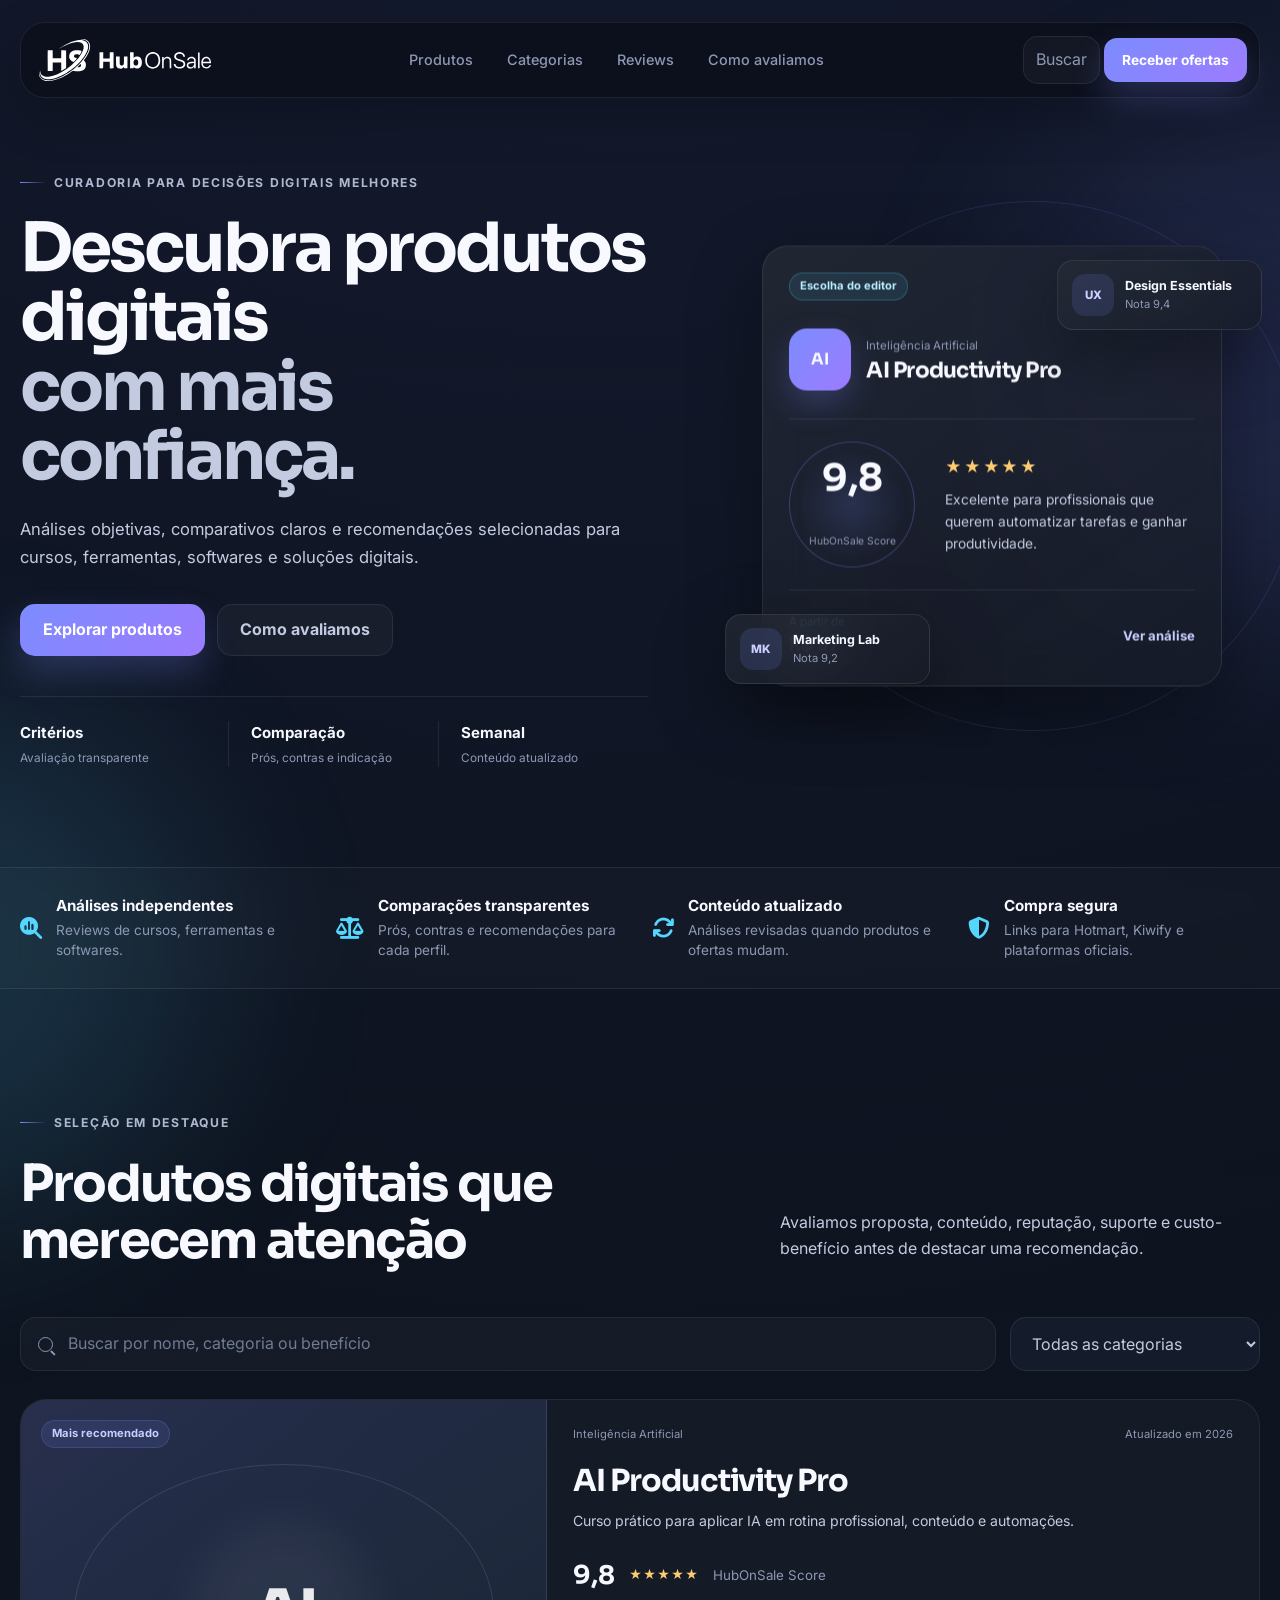
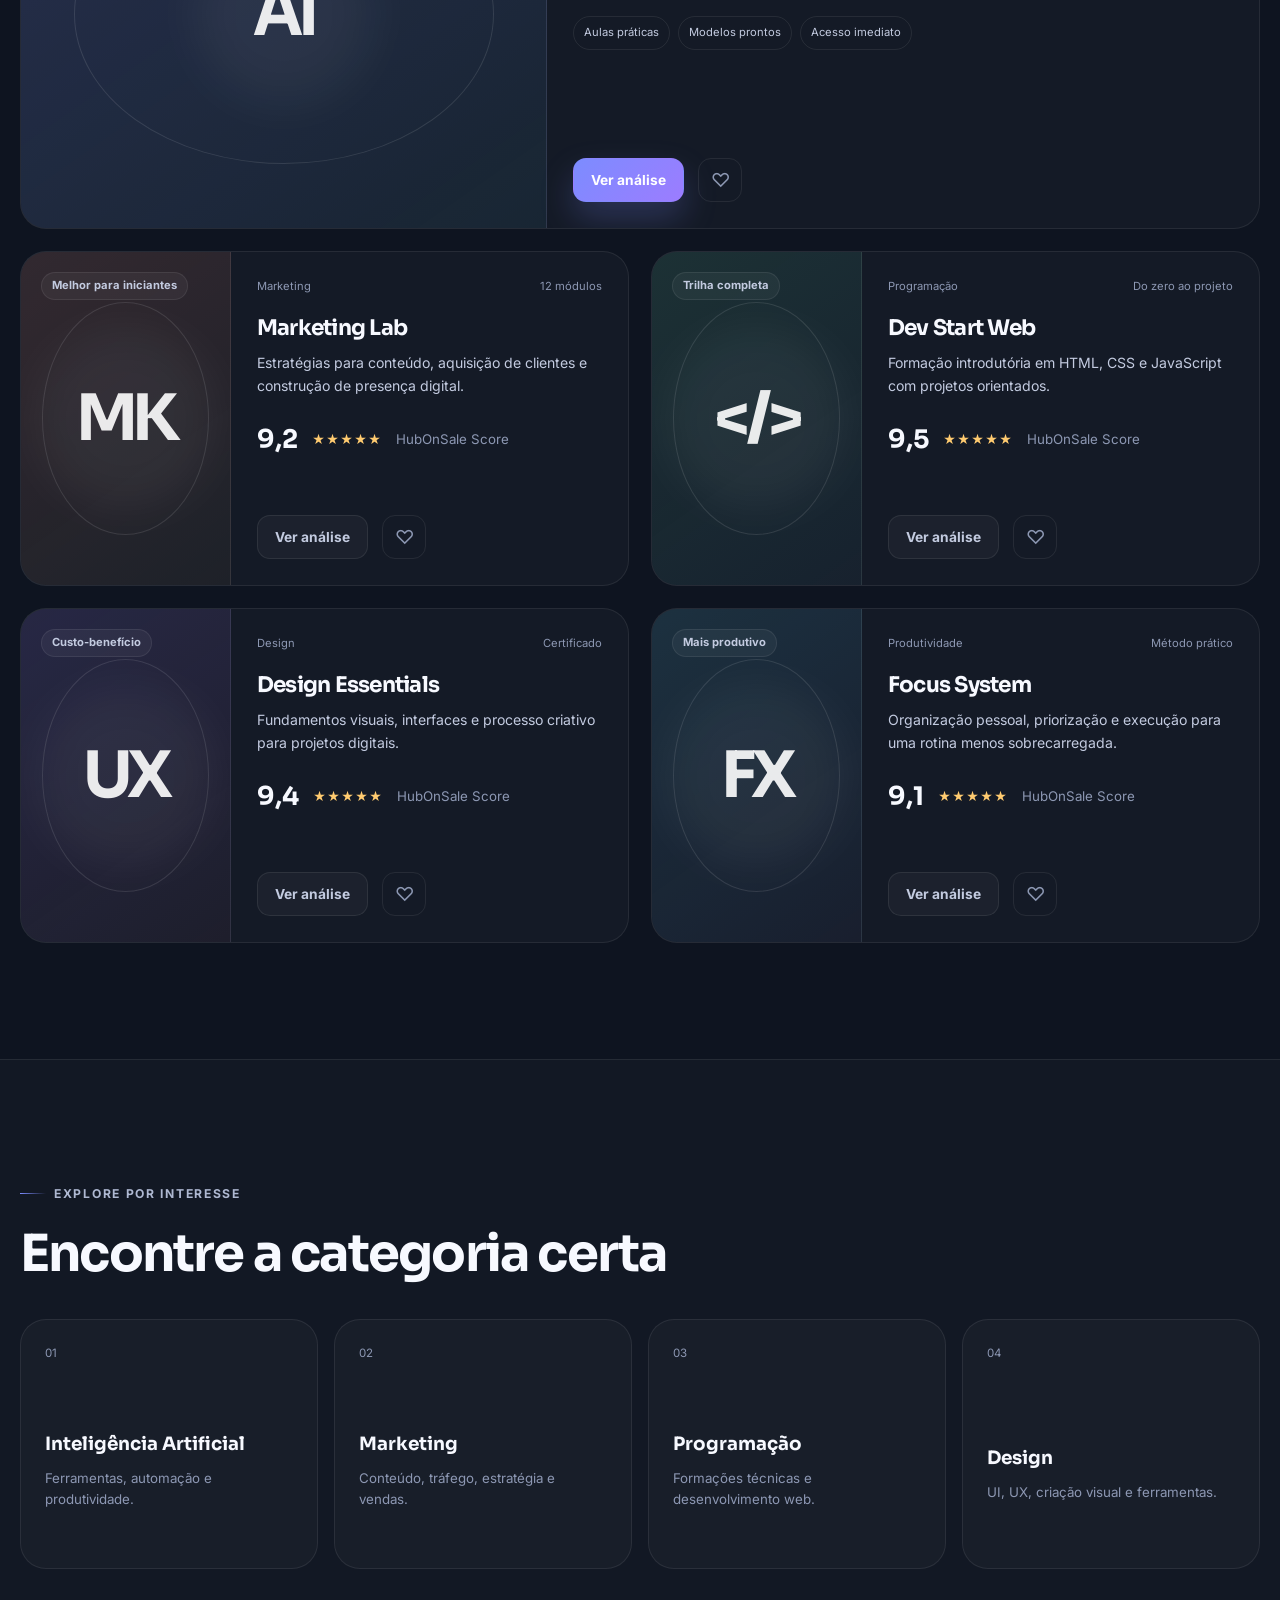
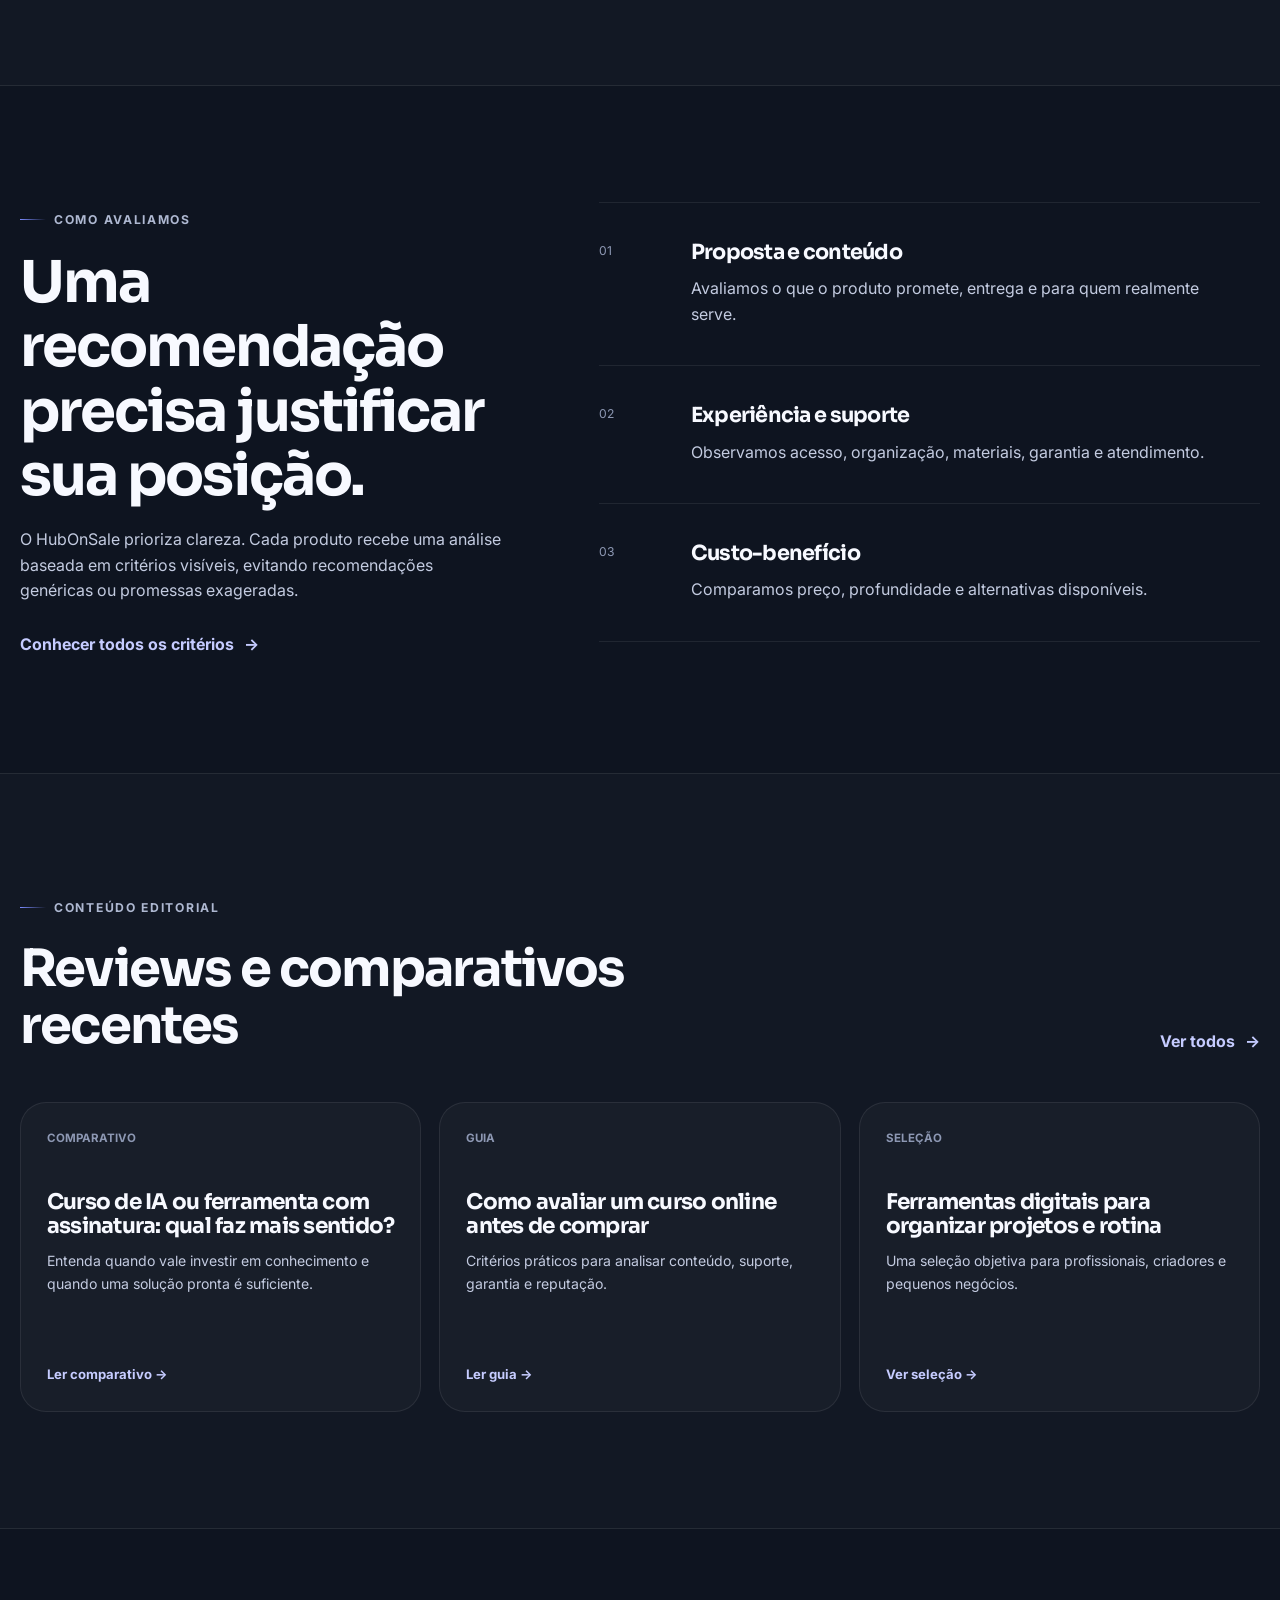
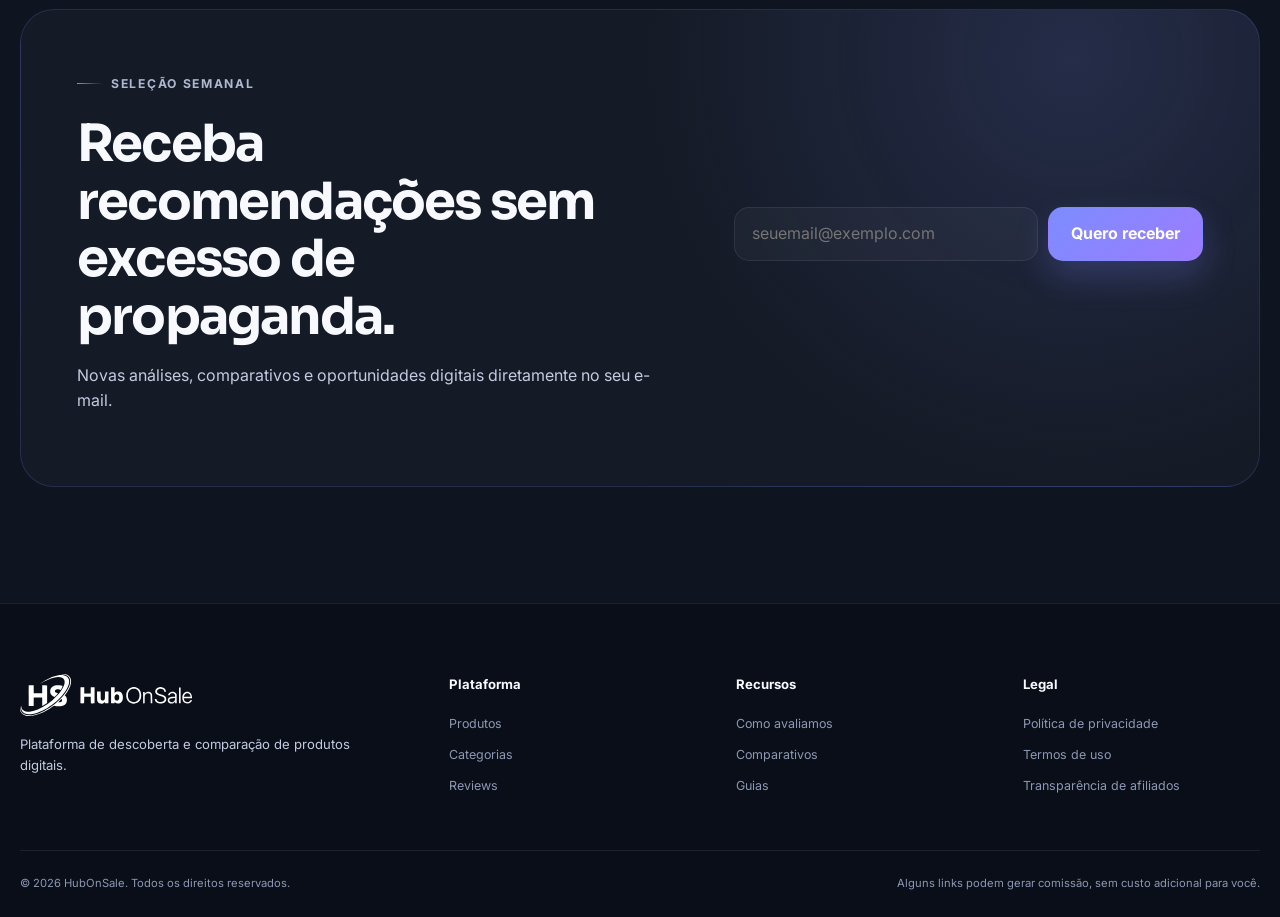
==== index_old.html @ b43fb142 "Add new review template for NorthVision Arc 4K camera and archive old version" ====
<!DOCTYPE html>
<html lang="pt-BR">
<head>
  <meta charset="UTF-8">
  <meta name="viewport" content="width=device-width, initial-scale=1.0">
  <meta name="description" content="Descubra, compare e escolha produtos digitais com análises objetivas e recomendações selecionadas pela HubOnSale.">
  <meta name="theme-color" content="#090e18">

  <title>HubOnSale | Descubra melhores produtos digitais</title>

  <link rel="preconnect" href="https://fonts.googleapis.com">
  <link rel="preconnect" href="https://fonts.gstatic.com" crossorigin>
  <link rel="stylesheet" href="https://cdnjs.cloudflare.com/ajax/libs/font-awesome/6.5.2/css/all.min.css" />
  <link href="https://fonts.googleapis.com/css2?family=Inter:wght@400;500;600;700;800&family=Sora:wght@600;700&display=swap" rel="stylesheet">
  <link rel="icon" href="/favicon.svg" type="image/svg+xml">
  <link rel="icon" href="/favicon.ico" sizes="any">
  <link rel="apple-touch-icon" href="/apple-touch-icon.png">
  <link rel="manifest" href="/site.webmanifest">

  <link rel="stylesheet" href="css/style.css">
</head>

<body>
  <a class="skip-link" href="#conteudo">Ir para o conteúdo</a>

  <div class="site-glow site-glow--one" aria-hidden="true"></div>
  <div class="site-glow site-glow--two" aria-hidden="true"></div>

  <header class="site-header">
    <div class="nav-shell">
      <a class="brand" href="index.html" aria-label="HubOnSale">
        <img
          src="img/brand/hubonsale-logo-white.svg"
          alt="HubOnSale">
      </a>

      <nav class="main-nav">
        <a href="#produtos">Produtos</a>
        <a href="#categorias">Categorias</a>
        <a href="#reviews">Reviews</a>
        <a href="#metodo">Como avaliamos</a>
      </nav>

      <div class="nav-actions">
        <button class="search-trigger">Buscar</button>
        <a class="btn btn-primary btn-small" href="#newsletter">
          Receber ofertas
        </a>
      </div>
    </div>
  </header>

  <main id="conteudo">
    <section class="hero section">
      <div class="container hero-grid">
        <div class="hero-copy">
          <span class="eyebrow">Curadoria para decisões digitais melhores</span>

          <h1>
            Descubra produtos digitais
            <span>com mais confiança.</span>
          </h1>

          <p class="hero-text">
            Análises objetivas, comparativos claros e recomendações selecionadas
            para cursos, ferramentas, softwares e soluções digitais.
          </p>

          <div class="hero-actions">
            <a class="btn btn-primary" href="#produtos">Explorar produtos</a>
            <a class="btn btn-secondary" href="#metodo">Como avaliamos</a>
          </div>

          <div class="hero-proof" aria-label="Diferenciais da plataforma">
            <div>
              <strong>Critérios</strong>
              <span>Avaliação transparente</span>
            </div>

            <div>
              <strong>Comparação</strong>
              <span>Prós, contras e indicação</span>
            </div>

            <div>
              <strong>Semanal</strong>
              <span>Conteúdo atualizado</span>
            </div>
          </div>
        </div>

        <div class="hero-visual" aria-label="Exemplo de avaliação HubOnSale">
          <div class="visual-orbit visual-orbit--large" aria-hidden="true"></div>
          <div class="visual-orbit visual-orbit--small" aria-hidden="true"></div>

          <article class="score-card glass-card">
            <div class="score-card__top">
              <span class="chip chip-accent">Escolha do editor</span>
              <span class="verified">Verificado</span>
            </div>

            <div class="score-card__product">
              <div class="product-avatar">AI</div>
              <div>
                <span class="card-kicker">Inteligência Artificial</span>
                <h2>AI Productivity Pro</h2>
              </div>
            </div>

            <div class="score-card__body">
              <div class="score-ring">
                <strong>9,8</strong>
                <span>HubOnSale Score</span>
              </div>

              <div class="score-details">
                <div class="stars" aria-label="5 de 5 estrelas">★★★★★</div>
                <p>Excelente para profissionais que querem automatizar tarefas e ganhar produtividade.</p>
              </div>
            </div>

            <div class="score-card__footer">
              <div>
                <span>A partir de</span>
                <strong>R$ 97</strong>
              </div>
              <a href="#produtos">Ver análise</a>
            </div>
          </article>

          <div class="mini-card mini-card--top glass-card">
            <span class="mini-card__icon">UX</span>
            <div>
              <strong>Design Essentials</strong>
              <span>Nota 9,4</span>
            </div>
          </div>

          <div class="mini-card mini-card--bottom glass-card">
            <span class="mini-card__icon">MK</span>
            <div>
              <strong>Marketing Lab</strong>
              <span>Nota 9,2</span>
            </div>
          </div>
        </div>
      </div>
    </section>

    <section class="trust-strip" aria-label="Por que confiar na HubOnSale">
      <div class="container trust-grid">

        <article class="trust-item">
          <i class="fa-solid fa-magnifying-glass-chart" aria-hidden="true"></i>
          <div>
            <strong>Análises independentes</strong>
            <span>Reviews de cursos, ferramentas e softwares.</span>
          </div>
        </article>

        <article class="trust-item">
          <i class="fa-solid fa-scale-balanced" aria-hidden="true"></i>
          <div>
            <strong>Comparações transparentes</strong>
            <span>Prós, contras e recomendações para cada perfil.</span>
          </div>
        </article>
       
        <article class="trust-item">
          <i class="fa-solid fa-arrows-rotate" aria-hidden="true"></i>
          <div>
            <strong>Conteúdo atualizado</strong>
            <span>Análises revisadas quando produtos e ofertas mudam.</span>
          </div>
        </article>

        <article class="trust-item">
          <i class="fa-solid fa-shield-halved" aria-hidden="true"></i>
          <div>
            <strong>Compra segura</strong>
            <span>Links para Hotmart, Kiwify e plataformas oficiais.</span>
          </div>
        </article>

      </div>
    </section>

    <section class="section" id="produtos">
      <div class="container">
        <div class="section-heading">
          <div>
            <span class="eyebrow">Seleção em destaque</span>
            <h2>Produtos digitais que merecem atenção</h2>
          </div>
          <p>
            Avaliamos proposta, conteúdo, reputação, suporte e custo-benefício
            antes de destacar uma recomendação.
          </p>
        </div>

        <div class="catalog-tools">
          <label class="search-field">
            <span class="sr-only">Buscar produto</span>
            <span class="search-icon" aria-hidden="true"></span>
            <input id="searchInput" type="search" placeholder="Buscar por nome, categoria ou benefício">
          </label>

          <select id="categoryFilter" aria-label="Filtrar por categoria">
            <option value="all">Todas as categorias</option>
            <option value="ia">Inteligência Artificial</option>
            <option value="marketing">Marketing</option>
            <option value="programacao">Programação</option>
            <option value="design">Design</option>
            <option value="produtividade">Produtividade</option>
          </select>
        </div>

        <div class="product-grid" id="productsGrid">
          <article class="product-card featured" data-category="ia" data-search="ai productivity pro inteligência artificial automação produtividade">
            <div class="product-card__visual visual-ai">
              <span class="chip">Mais recomendado</span>
              <span class="product-card__symbol">AI</span>
            </div>

            <div class="product-card__content">
              <div class="product-card__meta">
                <span>Inteligência Artificial</span>
                <span>Atualizado em 2026</span>
              </div>

              <h3>AI Productivity Pro</h3>
              <p>Curso prático para aplicar IA em rotina profissional, conteúdo e automações.</p>

              <div class="rating-row">
                <strong>9,8</strong>
                <span>★★★★★</span>
                <small>HubOnSale Score</small>
              </div>

              <ul class="feature-list">
                <li>Aulas práticas</li>
                <li>Modelos prontos</li>
                <li>Acesso imediato</li>
              </ul>

              <div class="product-card__actions">
                <a class="btn btn-primary btn-small" href="#">Ver análise</a>
                <button class="favorite-btn" type="button" aria-label="Adicionar aos favoritos">♡</button>
              </div>
            </div>
          </article>

          <article class="product-card" data-category="marketing" data-search="marketing lab tráfego conteúdo vendas estratégia">
            <div class="product-card__visual visual-marketing">
              <span class="chip chip-muted">Melhor para iniciantes</span>
              <span class="product-card__symbol">MK</span>
            </div>

            <div class="product-card__content">
              <div class="product-card__meta">
                <span>Marketing</span>
                <span>12 módulos</span>
              </div>

              <h3>Marketing Lab</h3>
              <p>Estratégias para conteúdo, aquisição de clientes e construção de presença digital.</p>

              <div class="rating-row">
                <strong>9,2</strong>
                <span>★★★★★</span>
                <small>HubOnSale Score</small>
              </div>

              <div class="product-card__actions">
                <a class="btn btn-secondary btn-small" href="#">Ver análise</a>
                <button class="favorite-btn" type="button" aria-label="Adicionar aos favoritos">♡</button>
              </div>
            </div>
          </article>

          <article class="product-card" data-category="programacao" data-search="dev start programação web html css javascript">
            <div class="product-card__visual visual-code">
              <span class="chip chip-muted">Trilha completa</span>
              <span class="product-card__symbol">&lt;/&gt;</span>
            </div>

            <div class="product-card__content">
              <div class="product-card__meta">
                <span>Programação</span>
                <span>Do zero ao projeto</span>
              </div>

              <h3>Dev Start Web</h3>
              <p>Formação introdutória em HTML, CSS e JavaScript com projetos orientados.</p>

              <div class="rating-row">
                <strong>9,5</strong>
                <span>★★★★★</span>
                <small>HubOnSale Score</small>
              </div>

              <div class="product-card__actions">
                <a class="btn btn-secondary btn-small" href="#">Ver análise</a>
                <button class="favorite-btn" type="button" aria-label="Adicionar aos favoritos">♡</button>
              </div>
            </div>
          </article>

          <article class="product-card" data-category="design" data-search="design essentials ui ux identidade visual criatividade">
            <div class="product-card__visual visual-design">
              <span class="chip chip-muted">Custo-benefício</span>
              <span class="product-card__symbol">UX</span>
            </div>

            <div class="product-card__content">
              <div class="product-card__meta">
                <span>Design</span>
                <span>Certificado</span>
              </div>

              <h3>Design Essentials</h3>
              <p>Fundamentos visuais, interfaces e processo criativo para projetos digitais.</p>

              <div class="rating-row">
                <strong>9,4</strong>
                <span>★★★★★</span>
                <small>HubOnSale Score</small>
              </div>

              <div class="product-card__actions">
                <a class="btn btn-secondary btn-small" href="#">Ver análise</a>
                <button class="favorite-btn" type="button" aria-label="Adicionar aos favoritos">♡</button>
              </div>
            </div>
          </article>

          <article class="product-card" data-category="produtividade" data-search="focus system produtividade organização rotina foco">
            <div class="product-card__visual visual-focus">
              <span class="chip chip-muted">Mais produtivo</span>
              <span class="product-card__symbol">FX</span>
            </div>

            <div class="product-card__content">
              <div class="product-card__meta">
                <span>Produtividade</span>
                <span>Método prático</span>
              </div>

              <h3>Focus System</h3>
              <p>Organização pessoal, priorização e execução para uma rotina menos sobrecarregada.</p>

              <div class="rating-row">
                <strong>9,1</strong>
                <span>★★★★★</span>
                <small>HubOnSale Score</small>
              </div>

              <div class="product-card__actions">
                <a class="btn btn-secondary btn-small" href="#">Ver análise</a>
                <button class="favorite-btn" type="button" aria-label="Adicionar aos favoritos">♡</button>
              </div>
            </div>
          </article>
        </div>

        <p class="no-results" id="noResults" hidden>
          Nenhum produto corresponde à busca ou categoria selecionada.
        </p>
      </div>
    </section>

    <section class="section section-soft" id="categorias">
      <div class="container">
        <div class="section-heading compact">
          <div>
            <span class="eyebrow">Explore por interesse</span>
            <h2>Encontre a categoria certa</h2>
          </div>
        </div>

        <div class="category-grid">
          <button class="category-card" type="button" data-filter="ia">
            <span>01</span>
            <strong>Inteligência Artificial</strong>
            <small>Ferramentas, automação e produtividade.</small>
          </button>

          <button class="category-card" type="button" data-filter="marketing">
            <span>02</span>
            <strong>Marketing</strong>
            <small>Conteúdo, tráfego, estratégia e vendas.</small>
          </button>

          <button class="category-card" type="button" data-filter="programacao">
            <span>03</span>
            <strong>Programação</strong>
            <small>Formações técnicas e desenvolvimento web.</small>
          </button>

          <button class="category-card" type="button" data-filter="design">
            <span>04</span>
            <strong>Design</strong>
            <small>UI, UX, criação visual e ferramentas.</small>
          </button>
        </div>
      </div>
    </section>

    <section class="section" id="metodo">
      <div class="container method-grid">
        <div class="method-copy">
          <span class="eyebrow">Como avaliamos</span>
          <h2>Uma recomendação precisa justificar sua posição.</h2>
          <p>
            O HubOnSale prioriza clareza. Cada produto recebe uma análise baseada
            em critérios visíveis, evitando recomendações genéricas ou promessas exageradas.
          </p>
          <a class="text-link" href="#">Conhecer todos os critérios <span>→</span></a>
        </div>

        <div class="method-list">
          <article>
            <span>01</span>
            <div>
              <h3>Proposta e conteúdo</h3>
              <p>Avaliamos o que o produto promete, entrega e para quem realmente serve.</p>
            </div>
          </article>

          <article>
            <span>02</span>
            <div>
              <h3>Experiência e suporte</h3>
              <p>Observamos acesso, organização, materiais, garantia e atendimento.</p>
            </div>
          </article>

          <article>
            <span>03</span>
            <div>
              <h3>Custo-benefício</h3>
              <p>Comparamos preço, profundidade e alternativas disponíveis.</p>
            </div>
          </article>
        </div>
      </div>
    </section>

    <section class="section section-soft" id="reviews">
      <div class="container">
        <div class="section-heading">
          <div>
            <span class="eyebrow">Conteúdo editorial</span>
            <h2>Reviews e comparativos recentes</h2>
          </div>
          <a class="text-link" href="#">Ver todos <span>→</span></a>
        </div>

        <div class="review-grid">
          <article class="review-card">
            <span class="review-card__tag">Comparativo</span>
            <h3>Curso de IA ou ferramenta com assinatura: qual faz mais sentido?</h3>
            <p>Entenda quando vale investir em conhecimento e quando uma solução pronta é suficiente.</p>
            <a href="#">Ler comparativo <span>→</span></a>
          </article>

          <article class="review-card">
            <span class="review-card__tag">Guia</span>
            <h3>Como avaliar um curso online antes de comprar</h3>
            <p>Critérios práticos para analisar conteúdo, suporte, garantia e reputação.</p>
            <a href="#">Ler guia <span>→</span></a>
          </article>

          <article class="review-card">
            <span class="review-card__tag">Seleção</span>
            <h3>Ferramentas digitais para organizar projetos e rotina</h3>
            <p>Uma seleção objetiva para profissionais, criadores e pequenos negócios.</p>
            <a href="#">Ver seleção <span>→</span></a>
          </article>
        </div>
      </div>
    </section>

    <section class="newsletter section" id="newsletter">
      <div class="container newsletter-card">
        <div>
          <span class="eyebrow">Seleção semanal</span>
          <h2>Receba recomendações sem excesso de propaganda.</h2>
          <p>Novas análises, comparativos e oportunidades digitais diretamente no seu e-mail.</p>
        </div>

        <form id="newsletterForm" class="newsletter-form">
          <label>
            <span class="sr-only">Seu melhor e-mail</span>
            <input type="email" placeholder="seuemail@exemplo.com" required>
          </label>
          <button class="btn btn-primary" type="submit">Quero receber</button>
          <small id="newsletterMessage" aria-live="polite"></small>
        </form>
      </div>
    </section>
  </main>

  <footer class="site-footer">
    <div class="container footer-grid">
      <div>
        <a class="brand footer-brand" href="index.html" aria-label="HubOnSale">
          <img
            src="img/brand/hubonsale-logo-white.svg"
            alt="HubOnSale">
        </a>
        <p>
          Plataforma de descoberta e comparação de produtos digitais.
        </p>
      </div>

      <div>
        <strong>Plataforma</strong>
        <a href="#produtos">Produtos</a>
        <a href="#categorias">Categorias</a>
        <a href="#reviews">Reviews</a>
      </div>

      <div>
        <strong>Recursos</strong>
        <a href="#metodo">Como avaliamos</a>
        <a href="#">Comparativos</a>
        <a href="#">Guias</a>
      </div>

      <div>
        <strong>Legal</strong>
        <a href="#">Política de privacidade</a>
        <a href="#">Termos de uso</a>
        <a href="#">Transparência de afiliados</a>
      </div>
    </div>

    <div class="container footer-bottom">
      <p>© 2026 HubOnSale. Todos os direitos reservados.</p>
      <p>
        Alguns links podem gerar comissão, sem custo adicional para você.
      </p>
    </div>
  </footer>

  <div class="search-modal" id="searchModal" hidden>
    <button class="search-modal__backdrop" type="button" aria-label="Fechar busca"></button>
    <div class="search-modal__panel" role="dialog" aria-modal="true" aria-labelledby="searchModalTitle">
      <div class="search-modal__header">
        <div>
          <span class="eyebrow">Busca rápida</span>
          <h2 id="searchModalTitle">Encontre produtos e categorias</h2>
        </div>
        <button class="modal-close" type="button" aria-label="Fechar">×</button>
      </div>

      <label class="search-field modal-search">
        <span class="search-icon" aria-hidden="true"></span>
        <input id="modalSearchInput" type="search" placeholder="Digite para buscar...">
      </label>

      <div class="search-suggestions">
        <span>Pesquisas sugeridas</span>
        <button type="button" data-query="Inteligência Artificial">Inteligência Artificial</button>
        <button type="button" data-query="Marketing">Marketing</button>
        <button type="button" data-query="Programação">Programação</button>
        <button type="button" data-query="Design">Design</button>
      </div>
    </div>
  </div>

  <script type="module" src="js/main.js"></script>
</body>
</html>
---- css/style.css ----
/* HubOnSale — ponto único de entrada dos estilos */

@import url("./base/variables.css");
@import url("./base/reset.css");

@import url("./components/navbar.css");
@import url("./components/buttons.css");
@import url("./components/search-modal.css");

@import url("./sections/hero.css");
@import url("./sections/products.css");
@import url("./sections/categories.css");
@import url("./sections/method.css");
@import url("./sections/reviews.css");
@import url("./sections/newsletter.css");
@import url("./sections/footer.css");

@import url("./base/responsive.css");
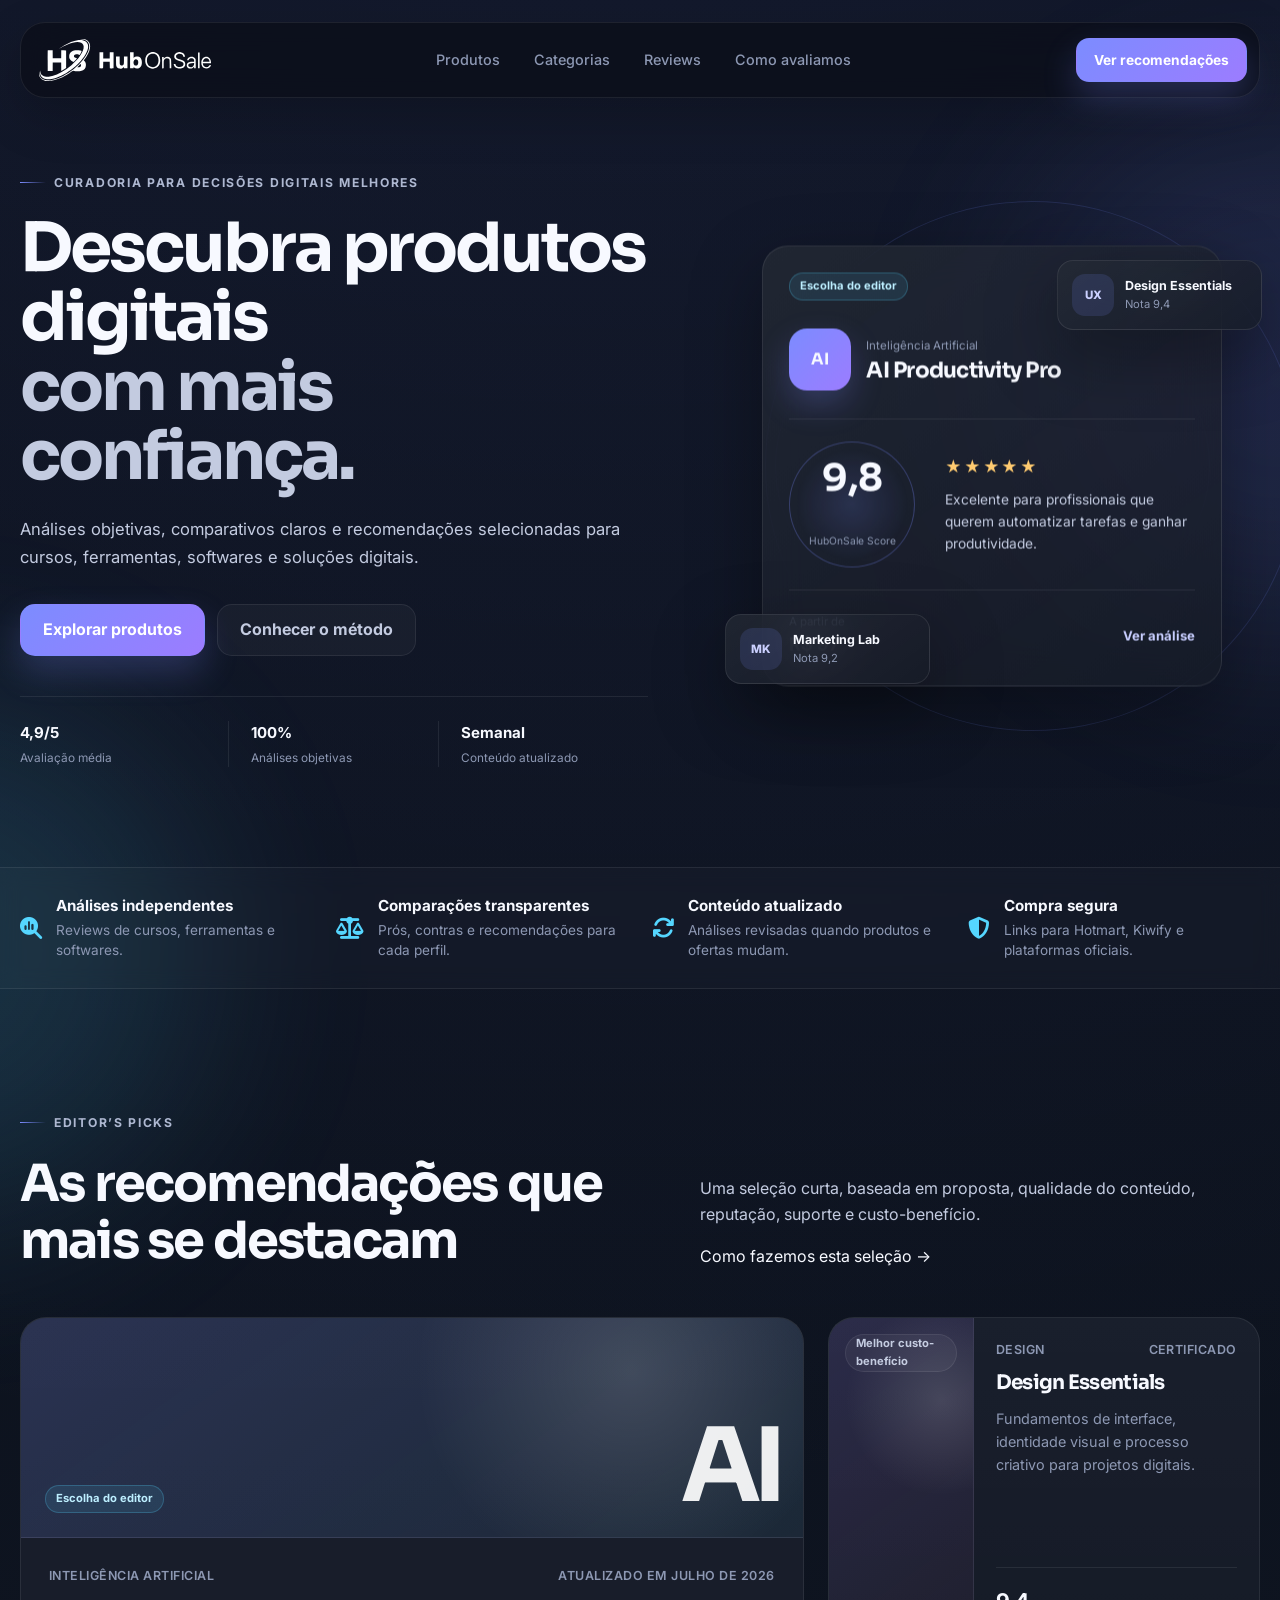
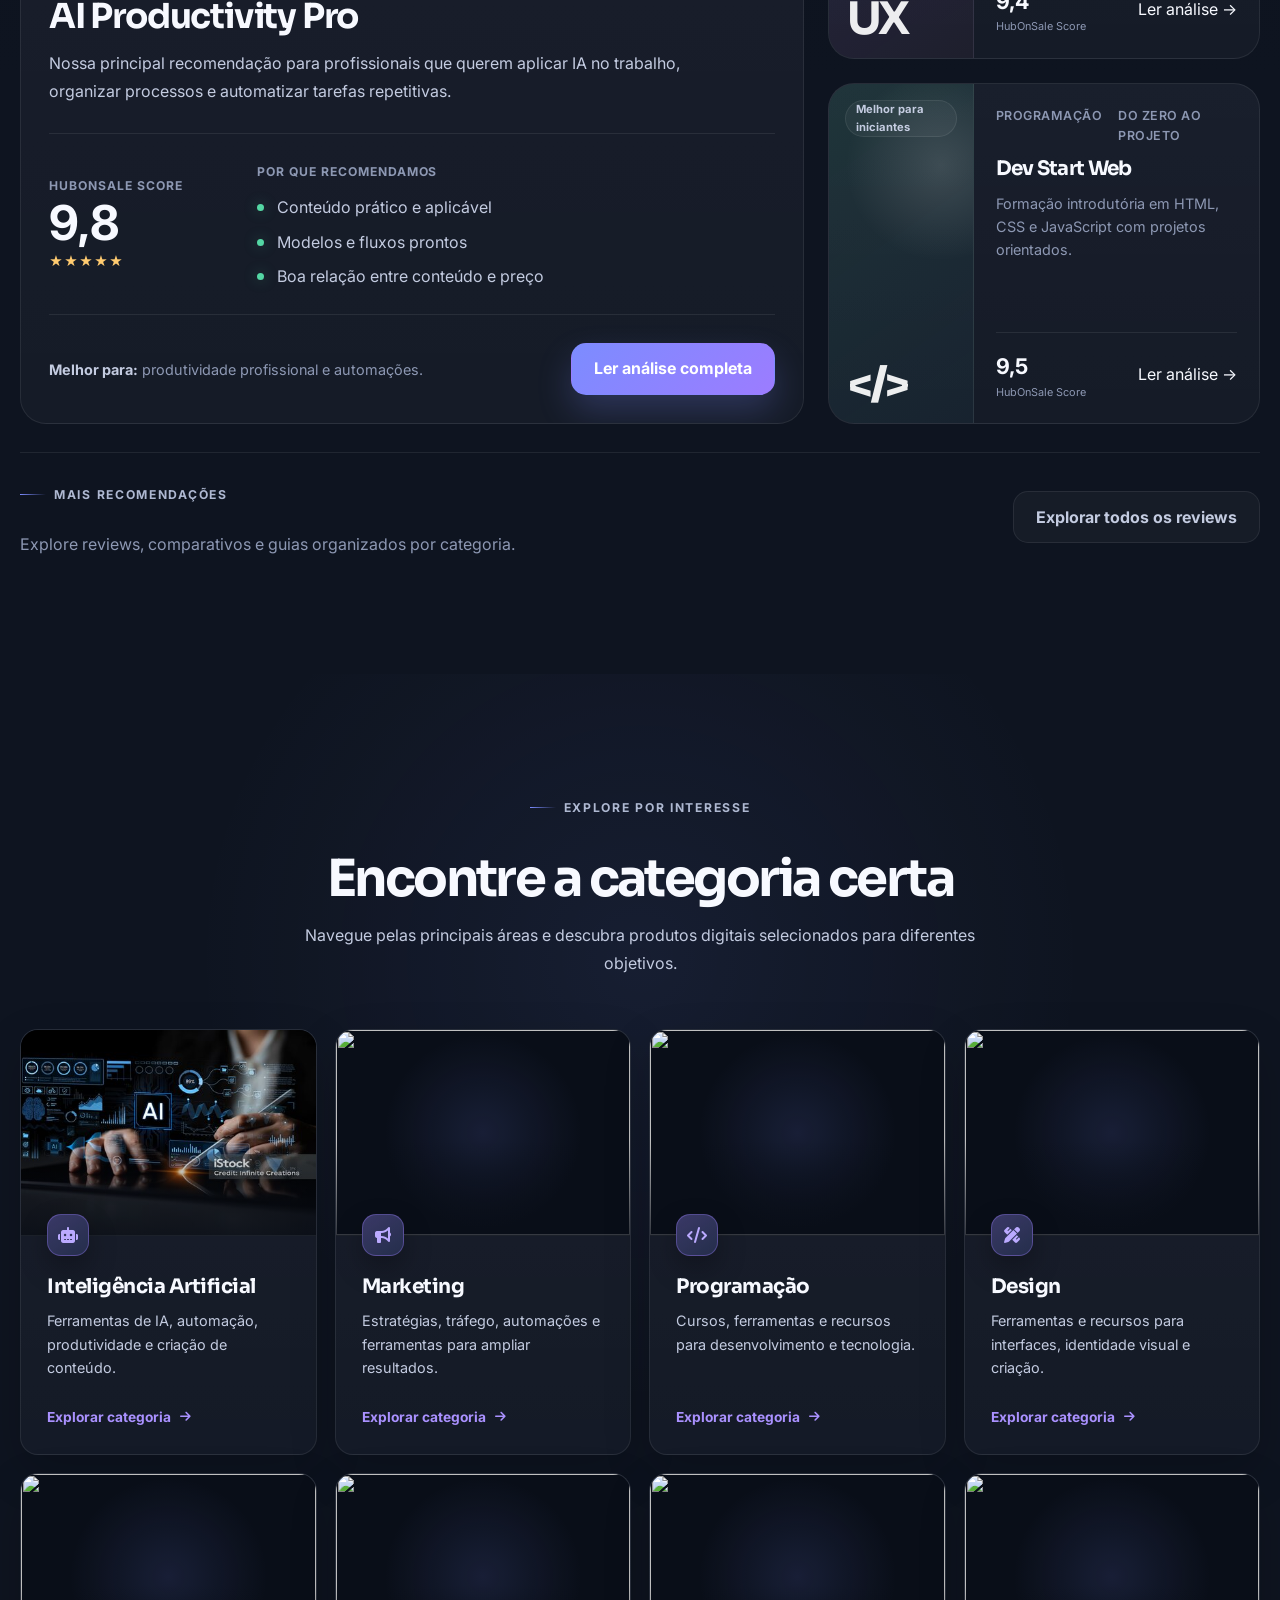
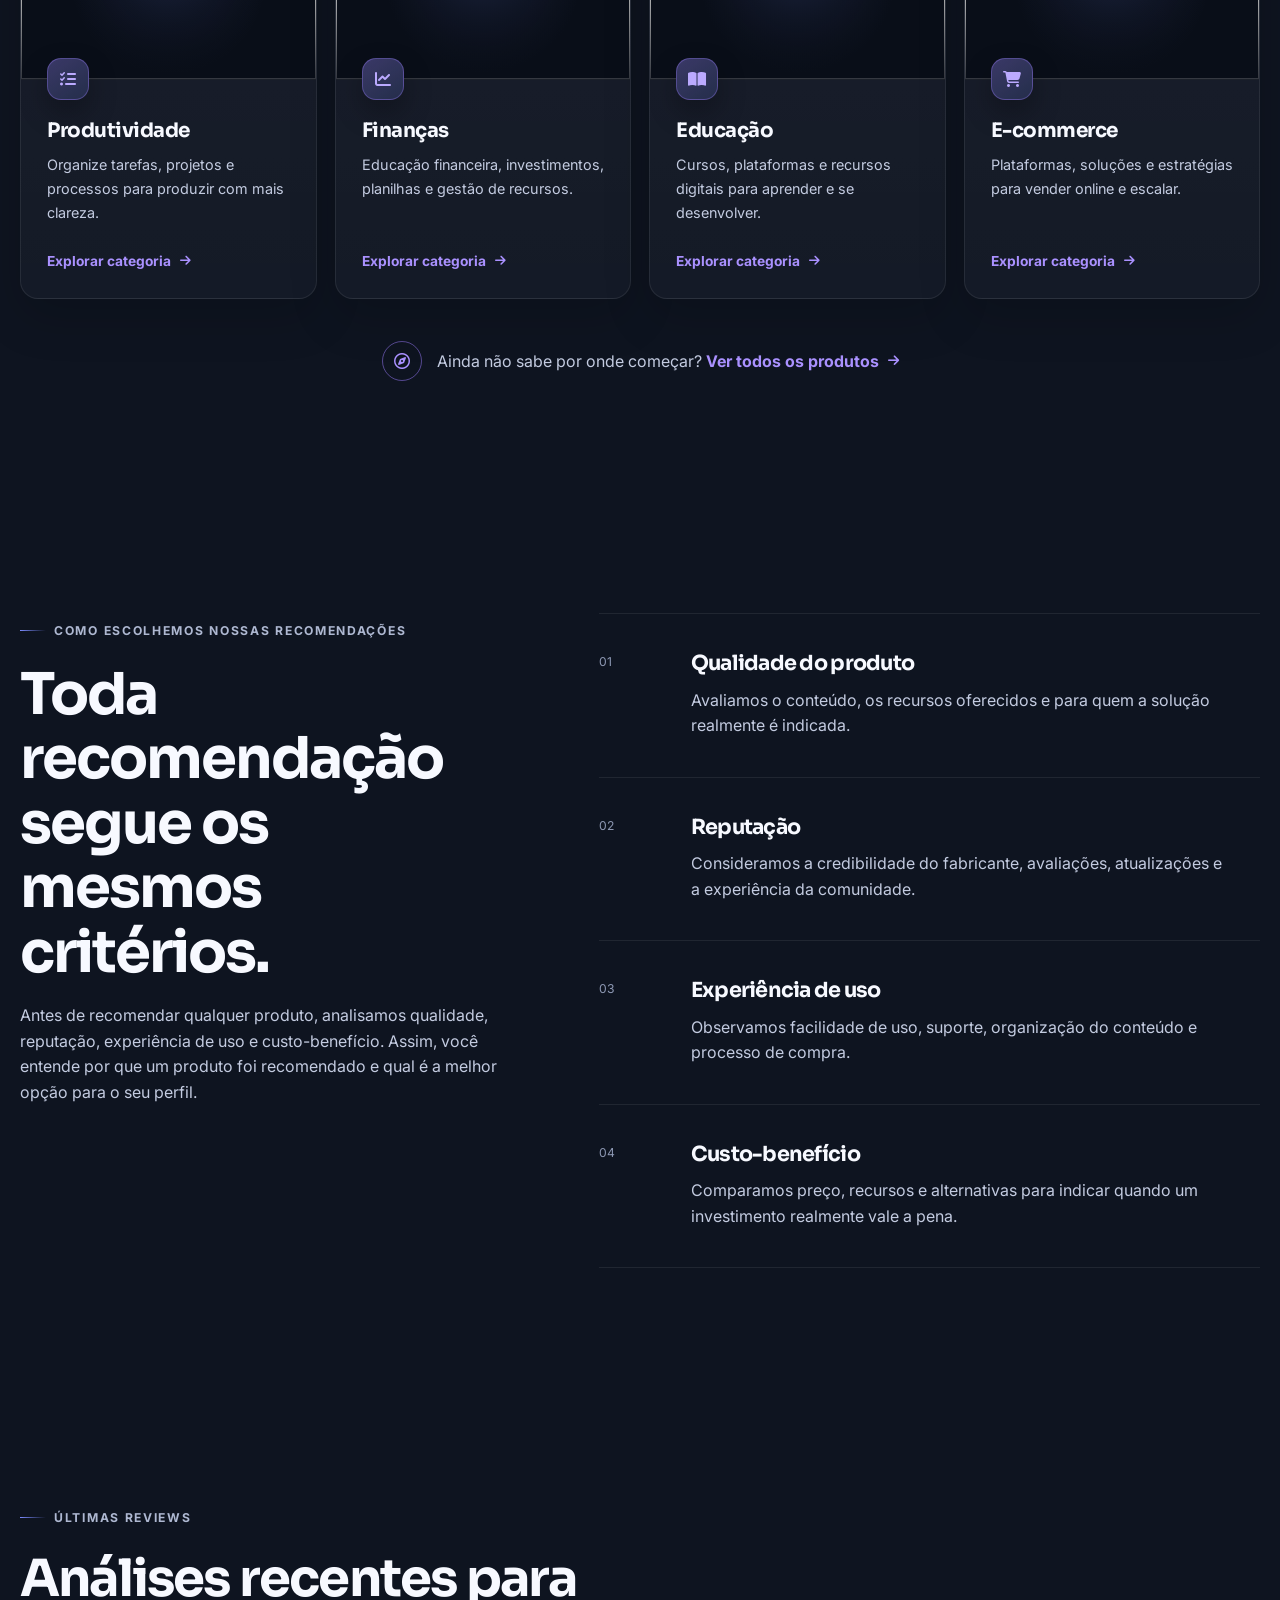
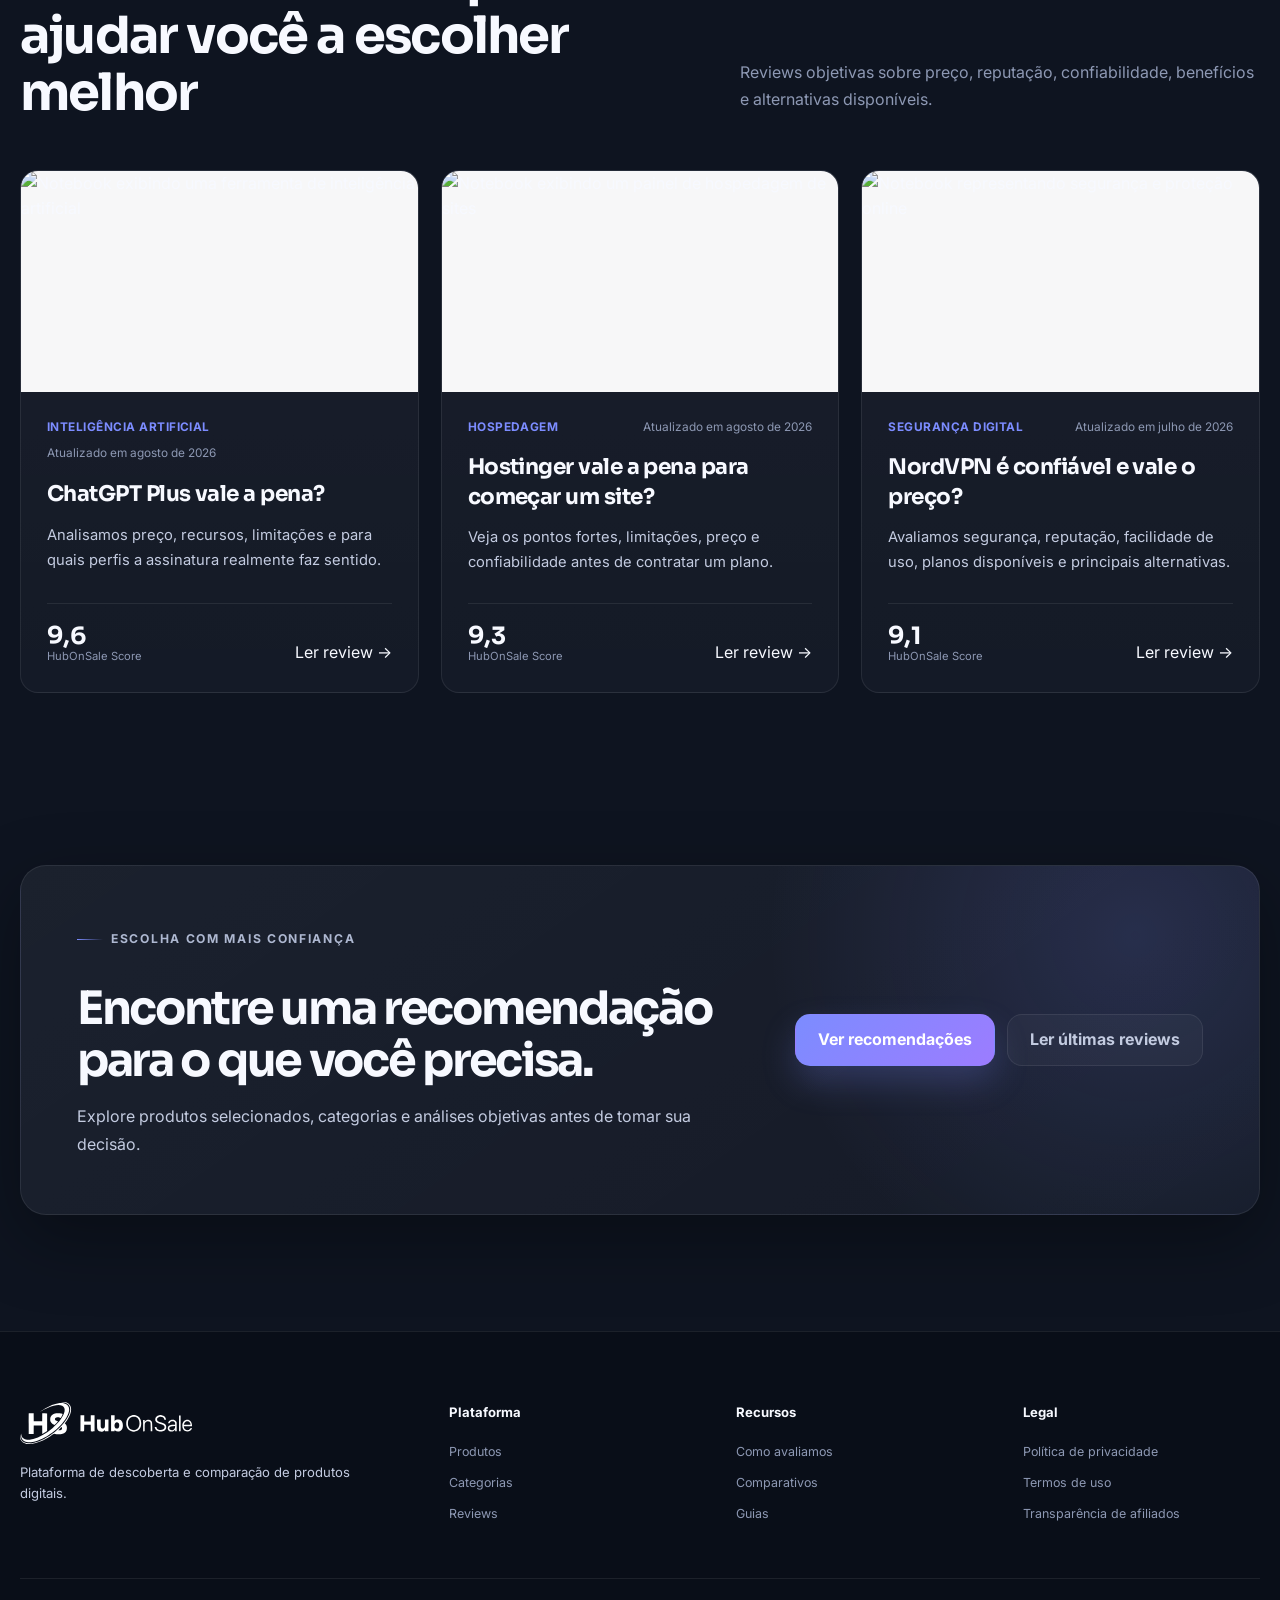
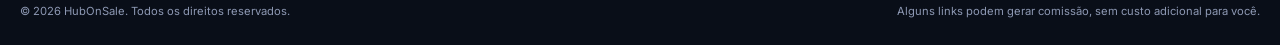
==== commit f5439d51: "Add new pages for camera ranking and detailed review of NorthVision Arc 4K" ====
--- a/index_old.html
+++ b/index_old.html
@@ -4,9 +4,9 @@
   <meta charset="UTF-8">
   <meta name="viewport" content="width=device-width, initial-scale=1.0">
   <meta name="description" content="Descubra, compare e escolha produtos digitais com análises objetivas e recomendações selecionadas pela HubOnSale.">
-  <meta name="theme-color" content="#090e18">
-
-  <title>HubOnSale | Descubra melhores produtos digitais</title>
+  <meta name="theme-color" content="#0b0f19">
+
+  <title>HubOnSale | Recomendações e reviews de produtos digitais</title>
 
   <link rel="preconnect" href="https://fonts.googleapis.com">
   <link rel="preconnect" href="https://fonts.gstatic.com" crossorigin>
@@ -18,6 +18,7 @@
   <link rel="manifest" href="/site.webmanifest">
 
   <link rel="stylesheet" href="css/style.css">
+  <link rel="stylesheet" href="css/home-v1.css">
 </head>
 
 <body>
@@ -27,28 +28,82 @@
   <div class="site-glow site-glow--two" aria-hidden="true"></div>
 
   <header class="site-header">
-    <div class="nav-shell">
+  <div class="nav-shell">
+
+    <a class="brand" href="index.html" aria-label="HubOnSale">
+      <img
+        src="img/brand/hubonsale-logo-white.svg"
+        alt="HubOnSale"
+      >
+    </a>
+
+    <nav class="main-nav" aria-label="Navegação principal">
+      <a href="#produtos">Produtos</a>
+      <a href="#categorias">Categorias</a>
+      <a href="#reviews">Reviews</a>
+      <a href="#metodologia">Como avaliamos</a>
+    </nav>
+
+    <div class="nav-actions">
+      <a class="btn btn-primary btn-small" href="#produtos">
+        Ver recomendações
+      </a>
+
+      <button
+        class="menu-toggle"
+        type="button"
+        aria-label="Abrir menu"
+        aria-controls="mobileMenu"
+        aria-expanded="false"
+      >
+        <span></span>
+        <span></span>
+        <span></span>
+      </button>
+    </div>
+
+  </div>
+</header>
+
+<div class="mobile-menu" id="mobileMenu" hidden>
+  <button
+    class="mobile-menu__backdrop"
+    type="button"
+    aria-label="Fechar menu">
+  </button>
+
+  <aside class="mobile-menu__panel" aria-label="Menu móvel">
+
+    <div class="mobile-menu__header">
       <a class="brand" href="index.html" aria-label="HubOnSale">
         <img
           src="img/brand/hubonsale-logo-white.svg"
-          alt="HubOnSale">
-      </a>
-
-      <nav class="main-nav">
-        <a href="#produtos">Produtos</a>
-        <a href="#categorias">Categorias</a>
-        <a href="#reviews">Reviews</a>
-        <a href="#metodo">Como avaliamos</a>
-      </nav>
-
-      <div class="nav-actions">
-        <button class="search-trigger">Buscar</button>
-        <a class="btn btn-primary btn-small" href="#newsletter">
-          Receber ofertas
-        </a>
-      </div>
-    </div>
-  </header>
+          alt="HubOnSale"
+        >
+      </a>
+
+      <button
+        class="mobile-menu__close"
+        type="button"
+        aria-label="Fechar menu"
+      >
+        <i class="fa-solid fa-xmark" aria-hidden="true"></i>
+      </button>
+    </div>
+
+    <nav class="mobile-menu__nav" aria-label="Navegação móvel">
+      <a href="#produtos">Produtos</a>
+      <a href="#categorias">Categorias</a>
+      <a href="#reviews">Reviews</a>
+      <a href="#metodologia">Como avaliamos</a>
+    </nav>
+
+    <a class="btn btn-primary mobile-menu__cta" href="#produtos">
+      Ver recomendações
+    </a>
+
+  </aside>
+</div>
 
   <main id="conteudo">
     <section class="hero section">
@@ -68,20 +123,18 @@
 
           <div class="hero-actions">
             <a class="btn btn-primary" href="#produtos">Explorar produtos</a>
-            <a class="btn btn-secondary" href="#metodo">Como avaliamos</a>
-          </div>
-
-          <div class="hero-proof" aria-label="Diferenciais da plataforma">
+            <a class="btn btn-secondary" href="#metodologia">Conhecer o método</a>
+          </div>
+
+          <div class="hero-proof" aria-label="Indicadores de confiança">
             <div>
-              <strong>Critérios</strong>
-              <span>Avaliação transparente</span>
-            </div>
-
+              <strong>4,9/5</strong>
+              <span>Avaliação média</span>
+            </div>
             <div>
-              <strong>Comparação</strong>
-              <span>Prós, contras e indicação</span>
-            </div>
-
+              <strong>100%</strong>
+              <span>Análises objetivas</span>
+            </div>
             <div>
               <strong>Semanal</strong>
               <span>Conteúdo atualizado</span>
@@ -185,321 +238,567 @@
       </div>
     </section>
 
-    <section class="section" id="produtos">
+    <section class="section editor-picks-section" id="produtos" aria-labelledby="editor-picks-title">
       <div class="container">
-        <div class="section-heading">
+        <div class="section-heading editor-picks-heading">
           <div>
-            <span class="eyebrow">Seleção em destaque</span>
-            <h2>Produtos digitais que merecem atenção</h2>
-          </div>
-          <p>
-            Avaliamos proposta, conteúdo, reputação, suporte e custo-benefício
-            antes de destacar uma recomendação.
-          </p>
-        </div>
-
-        <div class="catalog-tools">
-          <label class="search-field">
-            <span class="sr-only">Buscar produto</span>
-            <span class="search-icon" aria-hidden="true"></span>
-            <input id="searchInput" type="search" placeholder="Buscar por nome, categoria ou benefício">
-          </label>
-
-          <select id="categoryFilter" aria-label="Filtrar por categoria">
-            <option value="all">Todas as categorias</option>
-            <option value="ia">Inteligência Artificial</option>
-            <option value="marketing">Marketing</option>
-            <option value="programacao">Programação</option>
-            <option value="design">Design</option>
-            <option value="produtividade">Produtividade</option>
-          </select>
-        </div>
-
-        <div class="product-grid" id="productsGrid">
-          <article class="product-card featured" data-category="ia" data-search="ai productivity pro inteligência artificial automação produtividade">
-            <div class="product-card__visual visual-ai">
-              <span class="chip">Mais recomendado</span>
-              <span class="product-card__symbol">AI</span>
-            </div>
-
-            <div class="product-card__content">
-              <div class="product-card__meta">
-                <span>Inteligência Artificial</span>
-                <span>Atualizado em 2026</span>
+            <span class="eyebrow">Editor’s Picks</span>
+            <h2 id="editor-picks-title">As recomendações que mais se destacam</h2>
+          </div>
+          <div class="editor-picks-intro">
+            <p>Uma seleção curta, baseada em proposta, qualidade do conteúdo, reputação, suporte e custo-benefício.</p>
+            <a class="inline-link" href="#metodologia">Como fazemos esta seleção <span aria-hidden="true">→</span></a>
+          </div>
+        </div>
+
+        <div class="editor-picks-layout">
+          <article class="editor-pick editor-pick--primary">
+            <div class="editor-pick__visual visual-ai" aria-hidden="true">
+              <span class="chip chip-accent">Escolha do editor</span>
+              <span class="editor-pick__symbol">AI</span>
+            </div>
+            <div class="editor-pick__content">
+              <div class="editor-pick__meta"><span>Inteligência Artificial</span><span>Atualizado em julho de 2026</span></div>
+              <h3>AI Productivity Pro</h3>
+              <p class="editor-pick__summary">Nossa principal recomendação para profissionais que querem aplicar IA no trabalho, organizar processos e automatizar tarefas repetitivas.</p>
+              <div class="editor-pick__verdict">
+                <div class="editor-pick__score" aria-label="HubOnSale Score 9,8 de 10"><span>HubOnSale Score</span><strong>9,8</strong><small aria-hidden="true">★★★★★</small></div>
+                <div><span class="editor-pick__label">Por que recomendamos</span><ul class="editor-pick__reasons"><li>Conteúdo prático e aplicável</li><li>Modelos e fluxos prontos</li><li>Boa relação entre conteúdo e preço</li></ul></div>
               </div>
-
-              <h3>AI Productivity Pro</h3>
-              <p>Curso prático para aplicar IA em rotina profissional, conteúdo e automações.</p>
-
-              <div class="rating-row">
-                <strong>9,8</strong>
-                <span>★★★★★</span>
-                <small>HubOnSale Score</small>
+              <div class="editor-pick__footer"><p><strong>Melhor para:</strong> produtividade profissional e automações.</p><a class="btn btn-primary" href="#">Ler análise completa</a></div>
+            </div>
+          </article>
+
+          <div class="editor-picks-secondary">
+            <article class="editor-pick editor-pick--compact">
+              <div class="editor-pick__visual visual-design" aria-hidden="true"><span class="chip chip-muted">Melhor custo-benefício</span><span class="editor-pick__symbol">UX</span></div>
+              <div class="editor-pick__content">
+                <div class="editor-pick__meta"><span>Design</span><span>Certificado</span></div>
+                <h3>Design Essentials</h3><p>Fundamentos de interface, identidade visual e processo criativo para projetos digitais.</p>
+                <div class="editor-pick__compact-footer"><div class="editor-pick__compact-score"><strong>9,4</strong><span>HubOnSale Score</span></div><a class="inline-link" href="#">Ler análise <span aria-hidden="true">→</span></a></div>
               </div>
-
-              <ul class="feature-list">
-                <li>Aulas práticas</li>
-                <li>Modelos prontos</li>
-                <li>Acesso imediato</li>
-              </ul>
-
-              <div class="product-card__actions">
-                <a class="btn btn-primary btn-small" href="#">Ver análise</a>
-                <button class="favorite-btn" type="button" aria-label="Adicionar aos favoritos">♡</button>
+            </article>
+            <article class="editor-pick editor-pick--compact">
+              <div class="editor-pick__visual visual-code" aria-hidden="true"><span class="chip chip-muted">Melhor para iniciantes</span><span class="editor-pick__symbol">&lt;/&gt;</span></div>
+              <div class="editor-pick__content">
+                <div class="editor-pick__meta"><span>Programação</span><span>Do zero ao projeto</span></div>
+                <h3>Dev Start Web</h3><p>Formação introdutória em HTML, CSS e JavaScript com projetos orientados.</p>
+                <div class="editor-pick__compact-footer"><div class="editor-pick__compact-score"><strong>9,5</strong><span>HubOnSale Score</span></div><a class="inline-link" href="#">Ler análise <span aria-hidden="true">→</span></a></div>
               </div>
-            </div>
-          </article>
-
-          <article class="product-card" data-category="marketing" data-search="marketing lab tráfego conteúdo vendas estratégia">
-            <div class="product-card__visual visual-marketing">
-              <span class="chip chip-muted">Melhor para iniciantes</span>
-              <span class="product-card__symbol">MK</span>
-            </div>
-
-            <div class="product-card__content">
-              <div class="product-card__meta">
-                <span>Marketing</span>
-                <span>12 módulos</span>
-              </div>
-
-              <h3>Marketing Lab</h3>
-              <p>Estratégias para conteúdo, aquisição de clientes e construção de presença digital.</p>
-
-              <div class="rating-row">
-                <strong>9,2</strong>
-                <span>★★★★★</span>
-                <small>HubOnSale Score</small>
-              </div>
-
-              <div class="product-card__actions">
-                <a class="btn btn-secondary btn-small" href="#">Ver análise</a>
-                <button class="favorite-btn" type="button" aria-label="Adicionar aos favoritos">♡</button>
-              </div>
-            </div>
-          </article>
-
-          <article class="product-card" data-category="programacao" data-search="dev start programação web html css javascript">
-            <div class="product-card__visual visual-code">
-              <span class="chip chip-muted">Trilha completa</span>
-              <span class="product-card__symbol">&lt;/&gt;</span>
-            </div>
-
-            <div class="product-card__content">
-              <div class="product-card__meta">
-                <span>Programação</span>
-                <span>Do zero ao projeto</span>
-              </div>
-
-              <h3>Dev Start Web</h3>
-              <p>Formação introdutória em HTML, CSS e JavaScript com projetos orientados.</p>
-
-              <div class="rating-row">
-                <strong>9,5</strong>
-                <span>★★★★★</span>
-                <small>HubOnSale Score</small>
-              </div>
-
-              <div class="product-card__actions">
-                <a class="btn btn-secondary btn-small" href="#">Ver análise</a>
-                <button class="favorite-btn" type="button" aria-label="Adicionar aos favoritos">♡</button>
-              </div>
-            </div>
-          </article>
-
-          <article class="product-card" data-category="design" data-search="design essentials ui ux identidade visual criatividade">
-            <div class="product-card__visual visual-design">
-              <span class="chip chip-muted">Custo-benefício</span>
-              <span class="product-card__symbol">UX</span>
-            </div>
-
-            <div class="product-card__content">
-              <div class="product-card__meta">
-                <span>Design</span>
-                <span>Certificado</span>
-              </div>
-
-              <h3>Design Essentials</h3>
-              <p>Fundamentos visuais, interfaces e processo criativo para projetos digitais.</p>
-
-              <div class="rating-row">
-                <strong>9,4</strong>
-                <span>★★★★★</span>
-                <small>HubOnSale Score</small>
-              </div>
-
-              <div class="product-card__actions">
-                <a class="btn btn-secondary btn-small" href="#">Ver análise</a>
-                <button class="favorite-btn" type="button" aria-label="Adicionar aos favoritos">♡</button>
-              </div>
-            </div>
-          </article>
-
-          <article class="product-card" data-category="produtividade" data-search="focus system produtividade organização rotina foco">
-            <div class="product-card__visual visual-focus">
-              <span class="chip chip-muted">Mais produtivo</span>
-              <span class="product-card__symbol">FX</span>
-            </div>
-
-            <div class="product-card__content">
-              <div class="product-card__meta">
-                <span>Produtividade</span>
-                <span>Método prático</span>
-              </div>
-
-              <h3>Focus System</h3>
-              <p>Organização pessoal, priorização e execução para uma rotina menos sobrecarregada.</p>
-
-              <div class="rating-row">
-                <strong>9,1</strong>
-                <span>★★★★★</span>
-                <small>HubOnSale Score</small>
-              </div>
-
-              <div class="product-card__actions">
-                <a class="btn btn-secondary btn-small" href="#">Ver análise</a>
-                <button class="favorite-btn" type="button" aria-label="Adicionar aos favoritos">♡</button>
-              </div>
-            </div>
-          </article>
-        </div>
-
-        <p class="no-results" id="noResults" hidden>
-          Nenhum produto corresponde à busca ou categoria selecionada.
+            </article>
+          </div>
+        </div>
+
+        <div class="editor-picks-more">
+          <div><span class="eyebrow">Mais recomendações</span><p>Explore reviews, comparativos e guias organizados por categoria.</p></div>
+          <a class="btn btn-secondary" href="#reviews">Explorar todos os reviews</a>
+        </div>
+      </div>
+    </section>
+
+    <section class="section interest-section" id="categorias">
+  <div class="container">
+
+    <div class="interest-heading">
+      <span class="eyebrow">Explore por interesse</span>
+      <h2>Encontre a categoria certa</h2>
+      <p>
+        Navegue pelas principais áreas e descubra produtos digitais
+        selecionados para diferentes objetivos.
+      </p>
+    </div>
+
+     <!-- Grid de Categorias (8 Cards) -->
+    <div class="interest-grid">
+
+      <a class="interest-card" href="#" aria-label="Explorar Inteligência Artificial">
+        <div class="interest-card__visual">
+          <img
+            src="img/home/ia-automa.jpg"
+            alt=""
+            width="600"
+            height="360"
+            loading="lazy">
+        </div>
+
+        <div class="interest-card__content">
+          <span class="interest-card__icon" aria-hidden="true">
+            <i class="fa-solid fa-robot"></i>
+          </span>
+
+          <h3>Inteligência Artificial</h3>
+
+          <p>
+            Ferramentas de IA, automação, produtividade e criação de conteúdo.
+          </p>
+
+          <span class="interest-card__link">
+            Explorar categoria
+            <i class="fa-solid fa-arrow-right" aria-hidden="true"></i>
+          </span>
+        </div>
+      </a>
+
+      <a class="interest-card" href="#" aria-label="Explorar Marketing">
+        <div class="interest-card__visual">
+          <img
+            src="https://picsum.photos/id/0/400/250"
+            alt=""
+            width="600"
+            height="360"
+            loading="lazy">
+        </div>
+
+        <div class="interest-card__content">
+          <span class="interest-card__icon" aria-hidden="true">
+            <i class="fa-solid fa-bullhorn"></i>
+          </span>
+
+          <h3>Marketing</h3>
+
+          <p>
+            Estratégias, tráfego, automações e ferramentas para ampliar resultados.
+          </p>
+
+          <span class="interest-card__link">
+            Explorar categoria
+            <i class="fa-solid fa-arrow-right" aria-hidden="true"></i>
+          </span>
+        </div>
+      </a>
+
+      <a class="interest-card" href="#" aria-label="Explorar Programação">
+        <div class="interest-card__visual">
+          <img
+            src="https://picsum.photos/id/1/400/250"
+            alt=""
+            width="600"
+            height="360"
+            loading="lazy">
+        </div>
+
+        <div class="interest-card__content">
+          <span class="interest-card__icon" aria-hidden="true">
+            <i class="fa-solid fa-code"></i>
+          </span>
+
+          <h3>Programação</h3>
+
+          <p>
+            Cursos, ferramentas e recursos para desenvolvimento e tecnologia.
+          </p>
+
+          <span class="interest-card__link">
+            Explorar categoria
+            <i class="fa-solid fa-arrow-right" aria-hidden="true"></i>
+          </span>
+        </div>
+      </a>
+
+      <a class="interest-card" href="#" aria-label="Explorar Design">
+        <div class="interest-card__visual">
+          <img
+            src="https://picsum.photos/id/106/400/250"
+            alt=""
+            width="600"
+            height="360"
+            loading="lazy">
+        </div>
+
+        <div class="interest-card__content">
+          <span class="interest-card__icon" aria-hidden="true">
+            <i class="fa-solid fa-pen-ruler"></i>
+          </span>
+
+          <h3>Design</h3>
+
+          <p>
+            Ferramentas e recursos para interfaces, identidade visual e criação.
+          </p>
+
+          <span class="interest-card__link">
+            Explorar categoria
+            <i class="fa-solid fa-arrow-right" aria-hidden="true"></i>
+          </span>
+        </div>
+      </a>
+
+      <a class="interest-card" href="#" aria-label="Explorar Produtividade">
+        <div class="interest-card__visual">
+          <img
+            src="https://picsum.photos/id/119/400/250"
+            alt=""
+            width="600"
+            height="360"
+            loading="lazy">
+        </div>
+
+        <div class="interest-card__content">
+          <span class="interest-card__icon" aria-hidden="true">
+            <i class="fa-solid fa-list-check"></i>
+          </span>
+
+          <h3>Produtividade</h3>
+
+          <p>
+            Organize tarefas, projetos e processos para produzir com mais clareza.
+          </p>
+
+          <span class="interest-card__link">
+            Explorar categoria
+            <i class="fa-solid fa-arrow-right" aria-hidden="true"></i>
+          </span>
+        </div>
+      </a>
+
+      <a class="interest-card" href="#" aria-label="Explorar Finanças">
+        <div class="interest-card__visual">
+          <img
+            src="https://picsum.photos/id/180/400/250"
+            alt=""
+            width="600"
+            height="360"
+            loading="lazy">
+        </div>
+
+        <div class="interest-card__content">
+          <span class="interest-card__icon" aria-hidden="true">
+            <i class="fa-solid fa-chart-line"></i>
+          </span>
+
+          <h3>Finanças</h3>
+
+          <p>
+            Educação financeira, investimentos, planilhas e gestão de recursos.
+          </p>
+
+          <span class="interest-card__link">
+            Explorar categoria
+            <i class="fa-solid fa-arrow-right" aria-hidden="true"></i>
+          </span>
+        </div>
+      </a>
+
+      <a class="interest-card" href="#" aria-label="Explorar Educação">
+        <div class="interest-card__visual">
+          <img
+            src="https://picsum.photos/id/0/400/250"
+            alt=""
+            width="600"
+            height="360"
+            loading="lazy">
+        </div>
+
+        <div class="interest-card__content">
+          <span class="interest-card__icon" aria-hidden="true">
+            <i class="fa-solid fa-book-open"></i>
+          </span>
+
+          <h3>Educação</h3>
+
+          <p>
+            Cursos, plataformas e recursos digitais para aprender e se desenvolver.
+          </p>
+
+          <span class="interest-card__link">
+            Explorar categoria
+            <i class="fa-solid fa-arrow-right" aria-hidden="true"></i>
+          </span>
+        </div>
+      </a>
+
+      <a class="interest-card" href="review-camera.html" aria-label="Explorar E-commerce">
+        <div class="interest-card__visual">
+          <img
+            src="https://picsum.photos/id/250/400/250"
+            alt=""
+            width="600"
+            height="360"
+            loading="lazy">
+        </div>
+
+        <div class="interest-card__content">
+          <span class="interest-card__icon" aria-hidden="true">
+            <i class="fa-solid fa-cart-shopping"></i>
+          </span>
+
+          <h3>E-commerce</h3>
+
+          <p>
+            Plataformas, soluções e estratégias para vender online e escalar.
+          </p>
+
+          <span class="interest-card__link">
+            Explorar categoria
+            <i class="fa-solid fa-arrow-right" aria-hidden="true"></i>
+          </span>
+        </div>
+      </a>
+
+    </div>
+
+    <div class="interest-footer">
+      <span class="interest-footer__icon" aria-hidden="true">
+        <i class="fa-regular fa-compass"></i>
+      </span>
+
+      <p>
+        Ainda não sabe por onde começar?
+        <a href="#produtos">
+          Ver todos os produtos
+          <i class="fa-solid fa-arrow-right" aria-hidden="true"></i>
+        </a>
+      </p>
+    </div>
+
+  </div>
+</section>
+
+    <section class="section" id="metodologia">
+  <div class="container method-grid">
+
+    <div class="method-copy">
+      <span class="eyebrow">Como escolhemos nossas recomendações</span>
+
+      <h2>Toda recomendação segue os mesmos critérios.</h2>
+
+      <p>
+        Antes de recomendar qualquer produto, analisamos qualidade,
+        reputação, experiência de uso e custo-benefício. Assim, você
+        entende por que um produto foi recomendado e qual é a melhor
+        opção para o seu perfil.
+      </p>
+    </div>
+
+    <div class="method-list">
+
+      <article>
+        <span>01</span>
+        <div>
+          <h3>Qualidade do produto</h3>
+          <p>
+            Avaliamos o conteúdo, os recursos oferecidos e para quem
+            a solução realmente é indicada.
+          </p>
+        </div>
+      </article>
+
+      <article>
+        <span>02</span>
+        <div>
+          <h3>Reputação</h3>
+          <p>
+            Consideramos a credibilidade do fabricante, avaliações,
+            atualizações e a experiência da comunidade.
+          </p>
+        </div>
+      </article>
+
+      <article>
+        <span>03</span>
+        <div>
+          <h3>Experiência de uso</h3>
+          <p>
+            Observamos facilidade de uso, suporte, organização do
+            conteúdo e processo de compra.
+          </p>
+        </div>
+      </article>
+
+      <article>
+        <span>04</span>
+        <div>
+          <h3>Custo-benefício</h3>
+          <p>
+            Comparamos preço, recursos e alternativas para indicar
+            quando um investimento realmente vale a pena.
+          </p>
+        </div>
+      </article>
+
+    </div>
+
+  </div>
+</section>
+
+    <section class="section latest-reviews-section" id="reviews">
+      <div class="container">
+
+        <div class="section-heading latest-reviews-heading">
+          <div>
+          <span class="eyebrow">Últimas reviews</span>
+          <h2>Análises recentes para ajudar você a escolher melhor</h2>
+        </div>
+
+        <p>
+          Reviews objetivas sobre preço, reputação, confiabilidade,
+          benefícios e alternativas disponíveis.
         </p>
       </div>
-    </section>
-
-    <section class="section section-soft" id="categorias">
-      <div class="container">
-        <div class="section-heading compact">
-          <div>
-            <span class="eyebrow">Explore por interesse</span>
-            <h2>Encontre a categoria certa</h2>
-          </div>
-        </div>
-
-        <div class="category-grid">
-          <button class="category-card" type="button" data-filter="ia">
-            <span>01</span>
-            <strong>Inteligência Artificial</strong>
-            <small>Ferramentas, automação e produtividade.</small>
-          </button>
-
-          <button class="category-card" type="button" data-filter="marketing">
-            <span>02</span>
-            <strong>Marketing</strong>
-            <small>Conteúdo, tráfego, estratégia e vendas.</small>
-          </button>
-
-          <button class="category-card" type="button" data-filter="programacao">
-            <span>03</span>
-            <strong>Programação</strong>
-            <small>Formações técnicas e desenvolvimento web.</small>
-          </button>
-
-          <button class="category-card" type="button" data-filter="design">
-            <span>04</span>
-            <strong>Design</strong>
-            <small>UI, UX, criação visual e ferramentas.</small>
-          </button>
-        </div>
-      </div>
-    </section>
-
-    <section class="section" id="metodo">
-      <div class="container method-grid">
-        <div class="method-copy">
-          <span class="eyebrow">Como avaliamos</span>
-          <h2>Uma recomendação precisa justificar sua posição.</h2>
-          <p>
-            O HubOnSale prioriza clareza. Cada produto recebe uma análise baseada
-            em critérios visíveis, evitando recomendações genéricas ou promessas exageradas.
-          </p>
-          <a class="text-link" href="#">Conhecer todos os critérios <span>→</span></a>
-        </div>
-
-        <div class="method-list">
-          <article>
-            <span>01</span>
-            <div>
-              <h3>Proposta e conteúdo</h3>
-              <p>Avaliamos o que o produto promete, entrega e para quem realmente serve.</p>
-            </div>
-          </article>
-
-          <article>
-            <span>02</span>
-            <div>
-              <h3>Experiência e suporte</h3>
-              <p>Observamos acesso, organização, materiais, garantia e atendimento.</p>
-            </div>
-          </article>
-
-          <article>
-            <span>03</span>
-            <div>
-              <h3>Custo-benefício</h3>
-              <p>Comparamos preço, profundidade e alternativas disponíveis.</p>
-            </div>
-          </article>
-        </div>
-      </div>
-    </section>
-
-    <section class="section section-soft" id="reviews">
-      <div class="container">
-        <div class="section-heading">
-          <div>
-            <span class="eyebrow">Conteúdo editorial</span>
-            <h2>Reviews e comparativos recentes</h2>
-          </div>
-          <a class="text-link" href="#">Ver todos <span>→</span></a>
-        </div>
-
-        <div class="review-grid">
-          <article class="review-card">
-            <span class="review-card__tag">Comparativo</span>
-            <h3>Curso de IA ou ferramenta com assinatura: qual faz mais sentido?</h3>
-            <p>Entenda quando vale investir em conhecimento e quando uma solução pronta é suficiente.</p>
-            <a href="#">Ler comparativo <span>→</span></a>
-          </article>
-
-          <article class="review-card">
-            <span class="review-card__tag">Guia</span>
-            <h3>Como avaliar um curso online antes de comprar</h3>
-            <p>Critérios práticos para analisar conteúdo, suporte, garantia e reputação.</p>
-            <a href="#">Ler guia <span>→</span></a>
-          </article>
-
-          <article class="review-card">
-            <span class="review-card__tag">Seleção</span>
-            <h3>Ferramentas digitais para organizar projetos e rotina</h3>
-            <p>Uma seleção objetiva para profissionais, criadores e pequenos negócios.</p>
-            <a href="#">Ver seleção <span>→</span></a>
-          </article>
-        </div>
-      </div>
-    </section>
-
-    <section class="newsletter section" id="newsletter">
-      <div class="container newsletter-card">
-        <div>
-          <span class="eyebrow">Seleção semanal</span>
-          <h2>Receba recomendações sem excesso de propaganda.</h2>
-          <p>Novas análises, comparativos e oportunidades digitais diretamente no seu e-mail.</p>
-        </div>
-
-        <form id="newsletterForm" class="newsletter-form">
-          <label>
-            <span class="sr-only">Seu melhor e-mail</span>
-            <input type="email" placeholder="seuemail@exemplo.com" required>
-          </label>
-          <button class="btn btn-primary" type="submit">Quero receber</button>
-          <small id="newsletterMessage" aria-live="polite"></small>
-        </form>
-      </div>
-    </section>
-  </main>
+
+      <div class="latest-reviews-grid">
+
+        <article class="latest-review-card">
+          <a class="latest-review-card__image" href="review-chatgpt-plus.html" aria-label="Ler review do ChatGPT Plus">
+           <img src="https://images.unsplash.com/photo-1496171367470-9ed9a91ea931" alt="Notebook exibindo uma ferramenta de inteligência artificial" width="600" height="360" loading="lazy">
+          </a>
+
+          <div class="latest-review-card__content">
+            <div class="latest-review-card__meta">
+              <span>Inteligência Artificial</span>
+              <time datetime="2026-08-04">Atualizado em agosto de 2026</time>
+            </div>
+
+            <h3>
+              <a href="review-chatgpt-plus.html">
+              ChatGPT Plus vale a pena?
+              </a>
+            </h3>
+
+            <p>
+              Analisamos preço, recursos, limitações e para quais perfis
+              a assinatura realmente faz sentido.
+            </p>
+
+            <div class="latest-review-card__footer">
+              <span class="latest-review-card__score">
+                <strong>9,6</strong>
+                HubOnSale Score
+              </span>
+
+              <a class="inline-link" href="review-chatgpt-plus.html">
+                Ler review
+                <span aria-hidden="true">→</span>
+              </a>
+            </div>
+          </div>
+        </article>
+
+        <article class="latest-review-card">
+          <a
+          class="latest-review-card__image"
+          href="review-hostinger.html"
+          aria-label="Ler review da Hostinger"
+        >
+          <img
+            src="https://images.unsplash.com/photo-1518770660439-4636190af475"
+            alt="Notebook exibindo um painel de hospedagem de sites"
+            width="600"
+            height="360"
+            loading="lazy"
+          >
+        </a>
+
+        <div class="latest-review-card__content">
+          <div class="latest-review-card__meta">
+            <span>Hospedagem</span>
+            <time datetime="2026-08-01">Atualizado em agosto de 2026</time>
+          </div>
+
+          <h3>
+            <a href="review-hostinger.html">
+              Hostinger vale a pena para começar um site?
+            </a>
+          </h3>
+
+          <p>
+            Veja os pontos fortes, limitações, preço e confiabilidade
+            antes de contratar um plano.
+          </p>
+
+          <div class="latest-review-card__footer">
+            <span class="latest-review-card__score">
+              <strong>9,3</strong>
+              HubOnSale Score
+            </span>
+
+            <a class="inline-link" href="review-hostinger.html">
+              Ler review
+              <span aria-hidden="true">→</span>
+            </a>
+          </div>
+        </div>
+      </article>
+
+      <article class="latest-review-card">
+        <a
+          class="latest-review-card__image"
+          href="review-nordvpn.html"
+          aria-label="Ler review da NordVPN"
+        >
+          <img
+            src="https://images.unsplash.com/photo-1516321318423-f06f85e504b3"
+            alt="Notebook representando segurança e proteção online"
+            width="600"
+            height="360"
+            loading="lazy"
+          >
+        </a>
+
+        <div class="latest-review-card__content">
+          <div class="latest-review-card__meta">
+            <span>Segurança digital</span>
+            <time datetime="2026-07-28">Atualizado em julho de 2026</time>
+          </div>
+
+          <h3>
+            <a href="review-nordvpn.html">
+              NordVPN é confiável e vale o preço?
+            </a>
+          </h3>
+
+          <p>
+            Avaliamos segurança, reputação, facilidade de uso,
+            planos disponíveis e principais alternativas.
+          </p>
+
+          <div class="latest-review-card__footer">
+            <span class="latest-review-card__score">
+              <strong>9,1</strong>
+              HubOnSale Score
+            </span>
+
+            <a class="inline-link" href="review-nordvpn.html">
+              Ler review
+              <span aria-hidden="true">→</span>
+            </a>
+          </div>
+        </div>
+      </article>
+
+    </div>
+
+  </div>
+</section>
+
+    <section class="section final-cta" aria-labelledby="final-cta-title">
+  <div class="container">
+    <div class="final-cta__box">
+      <div>
+        <span class="eyebrow">Escolha com mais confiança</span>
+
+        <h2 id="final-cta-title">
+          Encontre uma recomendação para o que você precisa.
+        </h2>
+
+        <p>
+          Explore produtos selecionados, categorias e análises objetivas
+          antes de tomar sua decisão.
+        </p>
+      </div>
+
+      <div class="final-cta__actions">
+        <a class="btn btn-primary" href="#produtos">
+          Ver recomendações
+        </a>
+
+        <a class="btn btn-secondary" href="#reviews">
+          Ler últimas reviews
+        </a>
+      </div>
+    </div>
+  </div>
+</section>
 
   <footer class="site-footer">
     <div class="container footer-grid">
@@ -523,16 +822,16 @@
 
       <div>
         <strong>Recursos</strong>
-        <a href="#metodo">Como avaliamos</a>
+        <a href="#metodologia">Como avaliamos</a>
         <a href="#">Comparativos</a>
         <a href="#">Guias</a>
       </div>
 
       <div>
         <strong>Legal</strong>
-        <a href="#">Política de privacidade</a>
-        <a href="#">Termos de uso</a>
-        <a href="#">Transparência de afiliados</a>
+        <a href="politica-de-privacidade.html">Política de privacidade</a>
+        <a href="termos-de-uso.html">Termos de uso</a>
+        <a href="transparencia-afiliados.html">Transparência de afiliados</a>
       </div>
     </div>
 
@@ -544,32 +843,7 @@
     </div>
   </footer>
 
-  <div class="search-modal" id="searchModal" hidden>
-    <button class="search-modal__backdrop" type="button" aria-label="Fechar busca"></button>
-    <div class="search-modal__panel" role="dialog" aria-modal="true" aria-labelledby="searchModalTitle">
-      <div class="search-modal__header">
-        <div>
-          <span class="eyebrow">Busca rápida</span>
-          <h2 id="searchModalTitle">Encontre produtos e categorias</h2>
-        </div>
-        <button class="modal-close" type="button" aria-label="Fechar">×</button>
-      </div>
-
-      <label class="search-field modal-search">
-        <span class="search-icon" aria-hidden="true"></span>
-        <input id="modalSearchInput" type="search" placeholder="Digite para buscar...">
-      </label>
-
-      <div class="search-suggestions">
-        <span>Pesquisas sugeridas</span>
-        <button type="button" data-query="Inteligência Artificial">Inteligência Artificial</button>
-        <button type="button" data-query="Marketing">Marketing</button>
-        <button type="button" data-query="Programação">Programação</button>
-        <button type="button" data-query="Design">Design</button>
-      </div>
-    </div>
-  </div>
-
   <script type="module" src="js/main.js"></script>
+
 </body>
 </html>
--- a/css/home-v1.css
+++ b/css/home-v1.css
@@ -0,0 +1,946 @@
+/* HubOnSale Home V2 — camada editorial para Editor's Picks */
+.editor-picks-section {
+  position: relative;
+}
+
+.editor-picks-heading {
+  align-items: end;
+}
+
+.editor-picks-intro {
+  max-width: 560px;
+}
+
+.editor-picks-intro p {
+  margin-bottom: 16px;
+}
+
+.editor-picks-layout {
+  display: grid;
+  grid-template-columns: minmax(0, 1.45fr) minmax(320px, 0.8fr);
+  gap: 24px;
+  align-items: stretch;
+}
+
+.editor-pick {
+  overflow: hidden;
+  border: 1px solid var(--line);
+  border-radius: var(--radius-lg);
+  background: linear-gradient(180deg, rgba(255,255,255,.035), rgba(255,255,255,.015)), var(--surface-soft);
+  transition: transform var(--transition), border-color var(--transition), background var(--transition);
+}
+
+.editor-pick:hover {
+  transform: translateY(-3px);
+  border-color: var(--line-strong);
+}
+
+.editor-pick:focus-within {
+  outline: 2px solid var(--accent);
+  outline-offset: 4px;
+}
+
+.editor-pick__visual {
+  position: relative;
+  display: flex;
+  align-items: flex-end;
+  justify-content: space-between;
+  min-height: 220px;
+  padding: 24px;
+  border-bottom: 1px solid var(--line);
+}
+
+.editor-pick__visual::after {
+  content: "";
+  position: absolute;
+  inset: 0;
+  background: radial-gradient(circle at 78% 24%, rgba(255,255,255,.14), transparent 34%);
+  pointer-events: none;
+}
+
+.editor-pick__symbol {
+  position: relative;
+  z-index: 1;
+  color: rgba(255,255,255,.92);
+  font-family: "Sora", sans-serif;
+  font-size: clamp(3.5rem, 8vw, 6.5rem);
+  font-weight: 700;
+  letter-spacing: -.08em;
+  line-height: .9;
+}
+
+.editor-pick__content {
+  padding: 28px;
+}
+
+.editor-pick__meta {
+  display: flex;
+  justify-content: space-between;
+  gap: 16px;
+  margin-bottom: 12px;
+  color: var(--muted);
+  font-size: .78rem;
+  font-weight: 600;
+  letter-spacing: .04em;
+  text-transform: uppercase;
+}
+
+.editor-pick h3 {
+  margin: 0 0 12px;
+  font-size: clamp(1.5rem, 3vw, 2.15rem);
+  letter-spacing: -.035em;
+}
+
+.editor-pick__summary {
+  max-width: 64ch;
+  color: var(--text-soft);
+  font-size: 1rem;
+  line-height: 1.75;
+}
+
+.editor-pick__verdict {
+  display: grid;
+  grid-template-columns: 180px 1fr;
+  gap: 28px;
+  align-items: center;
+  margin: 28px 0;
+  padding: 24px 0;
+  border-top: 1px solid var(--line);
+  border-bottom: 1px solid var(--line);
+}
+
+.editor-pick__score {
+  display: grid;
+  gap: 4px;
+}
+
+.editor-pick__score span,
+.editor-pick__label {
+  color: var(--muted);
+  font-size: .76rem;
+  font-weight: 700;
+  letter-spacing: .08em;
+  text-transform: uppercase;
+}
+
+.editor-pick__score strong {
+  color: var(--text);
+  font-size: 3rem;
+  line-height: 1;
+}
+
+.editor-pick__score small {
+  color: var(--warning);
+  letter-spacing: .08em;
+}
+
+.editor-pick__reasons {
+  display: grid;
+  gap: 9px;
+  margin: 12px 0 0;
+  padding: 0;
+  list-style: none;
+}
+
+.editor-pick__reasons li {
+  position: relative;
+  padding-left: 20px;
+  color: var(--text-soft);
+}
+
+.editor-pick__reasons li::before {
+  content: "";
+  position: absolute;
+  top: .55em;
+  left: 0;
+  width: 7px;
+  height: 7px;
+  border-radius: 50%;
+  background: var(--success);
+  box-shadow: 0 0 14px rgba(84,215,164,.35);
+}
+
+.editor-pick__footer,
+.editor-pick__compact-footer,
+.editor-picks-more {
+  display: flex;
+  align-items: center;
+  justify-content: space-between;
+  gap: 20px;
+}
+
+.editor-pick__footer p {
+  margin: 0;
+  color: var(--muted);
+  font-size: .9rem;
+}
+
+.editor-pick__footer p strong {
+  color: var(--text-soft);
+}
+
+.editor-picks-secondary {
+  display: grid;
+  grid-template-rows: repeat(2, minmax(0, 1fr));
+  gap: 24px;
+}
+
+.editor-pick--compact {
+  display: grid;
+  grid-template-columns: 145px 1fr;
+}
+
+.editor-pick--compact .editor-pick__visual {
+  min-height: 100%;
+  padding: 18px;
+  border-right: 1px solid var(--line);
+  border-bottom: 0;
+}
+
+.editor-pick--compact .editor-pick__symbol {
+  font-size: 2.8rem;
+}
+
+.editor-pick--compact .chip {
+  position: absolute;
+  top: 16px;
+  left: 16px;
+  max-width: calc(100% - 32px);
+  white-space: normal;
+}
+
+.editor-pick--compact .editor-pick__content {
+  display: flex;
+  flex-direction: column;
+  padding: 22px;
+}
+
+.editor-pick--compact h3 {
+  font-size: 1.25rem;
+}
+
+.editor-pick--compact p {
+  margin: 0 0 20px;
+  color: var(--muted);
+  font-size: .9rem;
+  line-height: 1.6;
+}
+
+.editor-pick__compact-footer {
+  margin-top: auto;
+  padding-top: 16px;
+  border-top: 1px solid var(--line);
+}
+
+.editor-pick__compact-score {
+  display: grid;
+}
+
+.editor-pick__compact-score strong {
+  color: var(--text);
+  font-size: 1.35rem;
+}
+
+.editor-pick__compact-score span {
+  color: var(--muted);
+  font-size: .68rem;
+}
+
+.editor-picks-more {
+  margin-top: 28px;
+  padding: 24px 0 0;
+  border-top: 1px solid var(--line);
+}
+
+.editor-picks-more p {
+  margin: 6px 0 0;
+  color: var(--muted);
+}
+
+@media (max-width: 1024px) {
+  .editor-picks-layout {
+    grid-template-columns: 1fr;
+  }
+
+  .editor-picks-secondary {
+    grid-template-columns: repeat(2, minmax(0, 1fr));
+    grid-template-rows: auto;
+  }
+
+  .editor-pick--compact {
+    grid-template-columns: 1fr;
+  }
+
+  .editor-pick--compact .editor-pick__visual {
+    min-height: 180px;
+    border-right: 0;
+    border-bottom: 1px solid var(--line);
+  }
+}
+
+@media (max-width: 720px) {
+  .editor-picks-heading,
+  .editor-pick__footer,
+  .editor-picks-more {
+    align-items: flex-start;
+    flex-direction: column;
+  }
+
+  .editor-pick__visual {
+    min-height: 180px;
+  }
+
+  .editor-pick__content {
+    padding: 22px;
+  }
+
+  .editor-pick__meta {
+    align-items: flex-start;
+    flex-direction: column;
+    gap: 6px;
+  }
+
+  .editor-pick__verdict {
+    grid-template-columns: 1fr;
+  }
+
+  .editor-picks-secondary {
+    grid-template-columns: 1fr;
+  }
+
+  .editor-pick__footer .btn,
+  .editor-picks-more .btn {
+    width: 100%;
+  }
+}
+
+/* =========================================================
+   EXPLORE POR INTERESSE
+========================================================= */
+
+.interest-section {
+  position: relative;
+  overflow: hidden;
+  background:
+    radial-gradient(
+      circle at 50% 20%,
+      rgba(124, 140, 255, 0.08),
+      transparent 34%
+    ),
+    var(--bg);
+}
+
+.interest-heading {
+  max-width: 760px;
+  margin: 0 auto 52px;
+  text-align: center;
+}
+
+.interest-heading h2 {
+  margin: 12px 0 16px;
+  color: var(--text);
+  font-family: "Sora", sans-serif;
+  font-size: clamp(2.1rem, 4vw, 3.8rem);
+  line-height: 1.08;
+  letter-spacing: -0.05em;
+}
+
+.interest-heading p {
+  max-width: 680px;
+  margin: 0 auto;
+  color: var(--text-soft);
+  font-size: 1rem;
+  line-height: 1.7;
+}
+
+.interest-grid {
+  display: grid;
+  grid-template-columns: repeat(4, minmax(0, 1fr));
+  gap: 18px;
+}
+
+.interest-card {
+  position: relative;
+  display: flex;
+  min-width: 0;
+  min-height: 100%;
+  flex-direction: column;
+  overflow: hidden;
+  border: 1px solid var(--line);
+  border-radius: var(--radius-md);
+  background:
+    linear-gradient(
+      180deg,
+      rgba(255, 255, 255, 0.035),
+      rgba(255, 255, 255, 0.012)
+    ),
+    var(--surface-soft);
+  box-shadow: 0 18px 48px rgba(0, 0, 0, 0.16);
+  transition:
+    transform var(--transition),
+    border-color var(--transition),
+    box-shadow var(--transition);
+}
+
+.interest-card:hover {
+  transform: translateY(-5px);
+  border-color: rgba(124, 140, 255, 0.38);
+  box-shadow:
+    0 24px 58px rgba(0, 0, 0, 0.24),
+    0 0 36px rgba(124, 140, 255, 0.08);
+}
+
+.interest-card:focus-visible {
+  outline: 3px solid rgba(85, 214, 255, 0.42);
+  outline-offset: 4px;
+}
+
+.interest-card__visual {
+  position: relative;
+  min-height: 205px;
+  overflow: hidden;
+  border-bottom: 1px solid var(--line);
+  background:
+    radial-gradient(
+      circle at 50% 50%,
+      rgba(124, 140, 255, 0.13),
+      transparent 55%
+    ),
+    var(--bg-deep);
+}
+
+.interest-card__visual::after {
+  content: "";
+  position: absolute;
+  inset: auto 0 0;
+  height: 46%;
+  background: linear-gradient(
+    180deg,
+    transparent,
+    rgba(9, 14, 24, 0.76)
+  );
+  pointer-events: none;
+}
+
+.interest-card__visual img {
+  width: 100%;
+  height: 100%;
+  min-height: 205px;
+  object-fit: cover;
+  object-position: center;
+  transition:
+    transform 500ms ease,
+    filter 500ms ease;
+}
+
+.interest-card:hover .interest-card__visual img {
+  transform: scale(1.035);
+  filter: brightness(1.06);
+}
+
+.interest-card__content {
+  position: relative;
+  display: flex;
+  flex: 1;
+  flex-direction: column;
+  align-items: flex-start;
+  padding: 26px;
+}
+
+.interest-card__icon {
+  display: grid;
+  width: 42px;
+  height: 42px;
+  margin-top: -48px;
+  margin-bottom: 18px;
+  place-items: center;
+  border: 1px solid rgba(156, 124, 255, 0.36);
+  border-radius: 14px;
+  background:
+    linear-gradient(
+      145deg,
+      rgba(156, 124, 255, 0.26),
+      rgba(124, 140, 255, 0.12)
+    ),
+    var(--surface-elevated);
+  color: #bbaaff;
+  box-shadow: 0 12px 28px rgba(0, 0, 0, 0.28);
+  font-size: 1rem;
+}
+
+.interest-card h3 {
+  margin: 0 0 10px;
+  color: var(--text);
+  font-family: "Sora", sans-serif;
+  font-size: 1.25rem;
+  line-height: 1.25;
+  letter-spacing: -0.025em;
+}
+
+.interest-card p {
+  margin: 0 0 26px;
+  color: var(--text-soft);
+  font-size: 0.9rem;
+  line-height: 1.65;
+}
+
+.interest-card__link {
+  display: inline-flex;
+  align-items: center;
+  gap: 9px;
+  margin-top: auto;
+  color: #aa91ff;
+  font-size: 0.86rem;
+  font-weight: 700;
+}
+
+.interest-card__link i {
+  font-size: 0.76rem;
+  transition: transform var(--transition);
+}
+
+.interest-card:hover .interest-card__link i {
+  transform: translateX(4px);
+}
+
+.interest-footer {
+  display: flex;
+  align-items: center;
+  justify-content: center;
+  gap: 15px;
+  margin-top: 42px;
+  color: var(--text-soft);
+}
+
+.interest-footer__icon {
+  display: grid;
+  width: 40px;
+  height: 40px;
+  flex-shrink: 0;
+  place-items: center;
+  border: 1px solid rgba(156, 124, 255, 0.5);
+  border-radius: 50%;
+  color: #aa91ff;
+}
+
+.interest-footer p {
+  margin: 0;
+}
+
+.interest-footer a {
+  display: inline-flex;
+  align-items: center;
+  gap: 9px;
+  color: #aa91ff;
+  font-weight: 700;
+}
+
+.interest-footer a i {
+  font-size: 0.8rem;
+  transition: transform var(--transition);
+}
+
+.interest-footer a:hover i {
+  transform: translateX(4px);
+}
+
+/* =========================================================
+   TABLET
+========================================================= */
+
+@media (max-width: 1100px) {
+  .interest-grid {
+    grid-template-columns: repeat(2, minmax(0, 1fr));
+  }
+
+  .interest-card__visual,
+  .interest-card__visual img {
+    min-height: 230px;
+  }
+}
+
+/* =========================================================
+   MOBILE
+========================================================= */
+
+@media (max-width: 640px) {
+  .interest-heading {
+    margin-bottom: 36px;
+    text-align: left;
+  }
+
+  .interest-heading p {
+    margin: 0;
+  }
+
+  .interest-grid {
+    grid-template-columns: 1fr;
+    gap: 16px;
+  }
+
+  .interest-card {
+    display: grid;
+    grid-template-columns: 126px minmax(0, 1fr);
+    min-height: 190px;
+  }
+
+  .interest-card__visual {
+    min-height: 100%;
+    border-right: 1px solid var(--line);
+    border-bottom: 0;
+  }
+
+  .interest-card__visual img {
+    min-height: 100%;
+  }
+
+  .interest-card__visual::after {
+    inset: 0;
+    width: 100%;
+    height: 100%;
+    background: linear-gradient(
+      90deg,
+      transparent 35%,
+      rgba(9, 14, 24, 0.72)
+    );
+  }
+
+  .interest-card__content {
+    justify-content: center;
+    padding: 22px 20px;
+  }
+
+  .interest-card__icon {
+    width: 36px;
+    height: 36px;
+    margin: 0 0 13px;
+    border-radius: 11px;
+    font-size: 0.88rem;
+  }
+
+  .interest-card h3 {
+    font-size: 1.08rem;
+  }
+
+  .interest-card p {
+    margin-bottom: 18px;
+    font-size: 0.82rem;
+    line-height: 1.5;
+  }
+
+  .interest-footer {
+    align-items: flex-start;
+    justify-content: flex-start;
+    margin-top: 32px;
+  }
+
+  .interest-footer p {
+    display: grid;
+    gap: 4px;
+    font-size: 0.88rem;
+  }
+}
+
+/* =========================================================
+   CTA FINAL
+========================================================= */
+
+.final-cta {
+  padding-top: 56px;
+}
+
+.final-cta__box {
+  position: relative;
+  display: flex;
+  align-items: center;
+  justify-content: space-between;
+  gap: 56px;
+  overflow: hidden;
+  padding: 56px;
+  border: 1px solid var(--line);
+  border-radius: var(--radius-lg);
+  background:
+    radial-gradient(
+      circle at 90% 20%,
+      rgba(124, 140, 255, 0.16),
+      transparent 32%
+    ),
+    linear-gradient(
+      145deg,
+      rgba(255, 255, 255, 0.045),
+      rgba(255, 255, 255, 0.015)
+    ),
+    var(--surface-soft);
+  box-shadow: var(--shadow);
+}
+
+.final-cta__box > div:first-child {
+  max-width: 720px;
+}
+
+.final-cta h2 {
+  margin: 12px 0 16px;
+  color: var(--text);
+  font-family: "Sora", sans-serif;
+  font-size: clamp(2rem, 3.6vw, 3.45rem);
+  line-height: 1.12;
+  letter-spacing: -0.05em;
+}
+
+.final-cta p {
+  max-width: 640px;
+  margin: 0;
+  color: var(--text-soft);
+  line-height: 1.75;
+}
+
+.final-cta__actions {
+  display: flex;
+  flex-shrink: 0;
+  flex-wrap: wrap;
+  gap: 12px;
+}
+
+@media (max-width: 900px) {
+  .final-cta__box {
+    display: grid;
+    gap: 32px;
+    padding: 42px;
+  }
+}
+
+@media (max-width: 640px) {
+  .final-cta {
+    padding-top: 32px;
+  }
+
+  .final-cta__box {
+    padding: 30px 24px;
+  }
+
+  .final-cta__actions {
+    display: grid;
+    width: 100%;
+  }
+
+  .final-cta__actions .btn {
+    width: 100%;
+  }
+}
+
+/* =========================================================
+   ÚLTIMAS REVIEWS
+========================================================= */
+
+.latest-reviews-section {
+  position: relative;
+}
+
+.latest-reviews-heading {
+  align-items: flex-end;
+}
+
+.latest-reviews-heading > p {
+  max-width: 520px;
+  color: var(--muted);
+  line-height: 1.7;
+}
+
+.latest-reviews-grid {
+  display: grid;
+  grid-template-columns: repeat(3, minmax(0, 1fr));
+  gap: 22px;
+}
+
+.latest-review-card {
+  display: flex;
+  min-width: 0;
+  flex-direction: column;
+  overflow: hidden;
+  border: 1px solid var(--line);
+  border-radius: var(--radius-md);
+  background:
+    linear-gradient(
+      180deg,
+      rgba(255, 255, 255, 0.035),
+      rgba(255, 255, 255, 0.012)
+    ),
+    var(--surface-soft);
+  transition:
+    transform var(--transition),
+    border-color var(--transition),
+    box-shadow var(--transition);
+}
+
+.latest-review-card:hover {
+  transform: translateY(-5px);
+  border-color: var(--line-strong);
+  box-shadow: 0 22px 55px rgba(0, 0, 0, 0.24);
+}
+
+.latest-review-card__image {
+  display: block;
+  min-height: 220px;
+  overflow: hidden;
+  border-bottom: 1px solid var(--line);
+  background: #f7f7f8;
+}
+
+.latest-review-card__image img {
+  width: 100%;
+  height: 220px;
+  object-fit: cover;
+  transition: transform 450ms ease;
+}
+
+.latest-review-card:hover .latest-review-card__image img {
+  transform: scale(1.035);
+}
+
+.latest-review-card__content {
+  display: flex;
+  flex: 1;
+  flex-direction: column;
+  padding: 26px;
+}
+
+.latest-review-card__meta {
+  display: flex;
+  flex-wrap: wrap;
+  justify-content: space-between;
+  gap: 8px 16px;
+  margin-bottom: 16px;
+  color: var(--muted);
+  font-size: 0.74rem;
+}
+
+.latest-review-card__meta span {
+  color: var(--primary);
+  font-weight: 700;
+  letter-spacing: 0.04em;
+  text-transform: uppercase;
+}
+
+.latest-review-card h3 {
+  margin: 0 0 14px;
+  font-family: "Sora", sans-serif;
+  font-size: 1.35rem;
+  line-height: 1.35;
+  letter-spacing: -0.025em;
+}
+
+.latest-review-card h3 a {
+  color: var(--text);
+}
+
+.latest-review-card h3 a:hover {
+  color: var(--accent);
+}
+
+.latest-review-card__content > p {
+  margin: 0 0 28px;
+  color: var(--text-soft);
+  font-size: 0.92rem;
+  line-height: 1.7;
+}
+
+.latest-review-card__footer {
+  display: flex;
+  align-items: flex-end;
+  justify-content: space-between;
+  gap: 18px;
+  margin-top: auto;
+  padding-top: 20px;
+  border-top: 1px solid var(--line);
+}
+
+.latest-review-card__score {
+  display: grid;
+  color: var(--muted);
+  font-size: 0.7rem;
+}
+
+.latest-review-card__score strong {
+  color: var(--text);
+  font-family: "Sora", sans-serif;
+  font-size: 1.5rem;
+  line-height: 1;
+}
+
+/* TABLET */
+
+@media (max-width: 960px) {
+  .latest-reviews-grid {
+    grid-template-columns: repeat(2, minmax(0, 1fr));
+  }
+
+  .latest-review-card:last-child {
+    grid-column: 1 / -1;
+  }
+}
+
+/* MOBILE */
+
+@media (max-width: 640px) {
+  .latest-reviews-heading {
+    display: grid;
+    gap: 18px;
+  }
+
+  .latest-reviews-grid {
+    grid-template-columns: 1fr;
+  }
+
+  .latest-review-card:last-child {
+    grid-column: auto;
+  }
+
+  .latest-review-card__image,
+  .latest-review-card__image img {
+    min-height: 200px;
+    height: 200px;
+  }
+
+  .latest-review-card__content {
+    padding: 22px;
+  }
+}
+
+/* =========================================================
+   MOBILE PEQUENO
+========================================================= */
+
+@media (max-width: 430px) {
+  .interest-card {
+    display: flex;
+  }
+
+  .interest-card__visual {
+    min-height: 190px;
+    border-right: 0;
+    border-bottom: 1px solid var(--line);
+  }
+
+  .interest-card__visual img {
+    min-height: 190px;
+  }
+
+  .interest-card__visual::after {
+    inset: auto 0 0;
+    width: auto;
+    height: 46%;
+    background: linear-gradient(
+      180deg,
+      transparent,
+      rgba(9, 14, 24, 0.78)
+    );
+  }
+
+  .interest-card__content {
+    padding: 24px;
+  }
+
+  .interest-card__icon {
+    margin-top: -46px;
+  }
+}
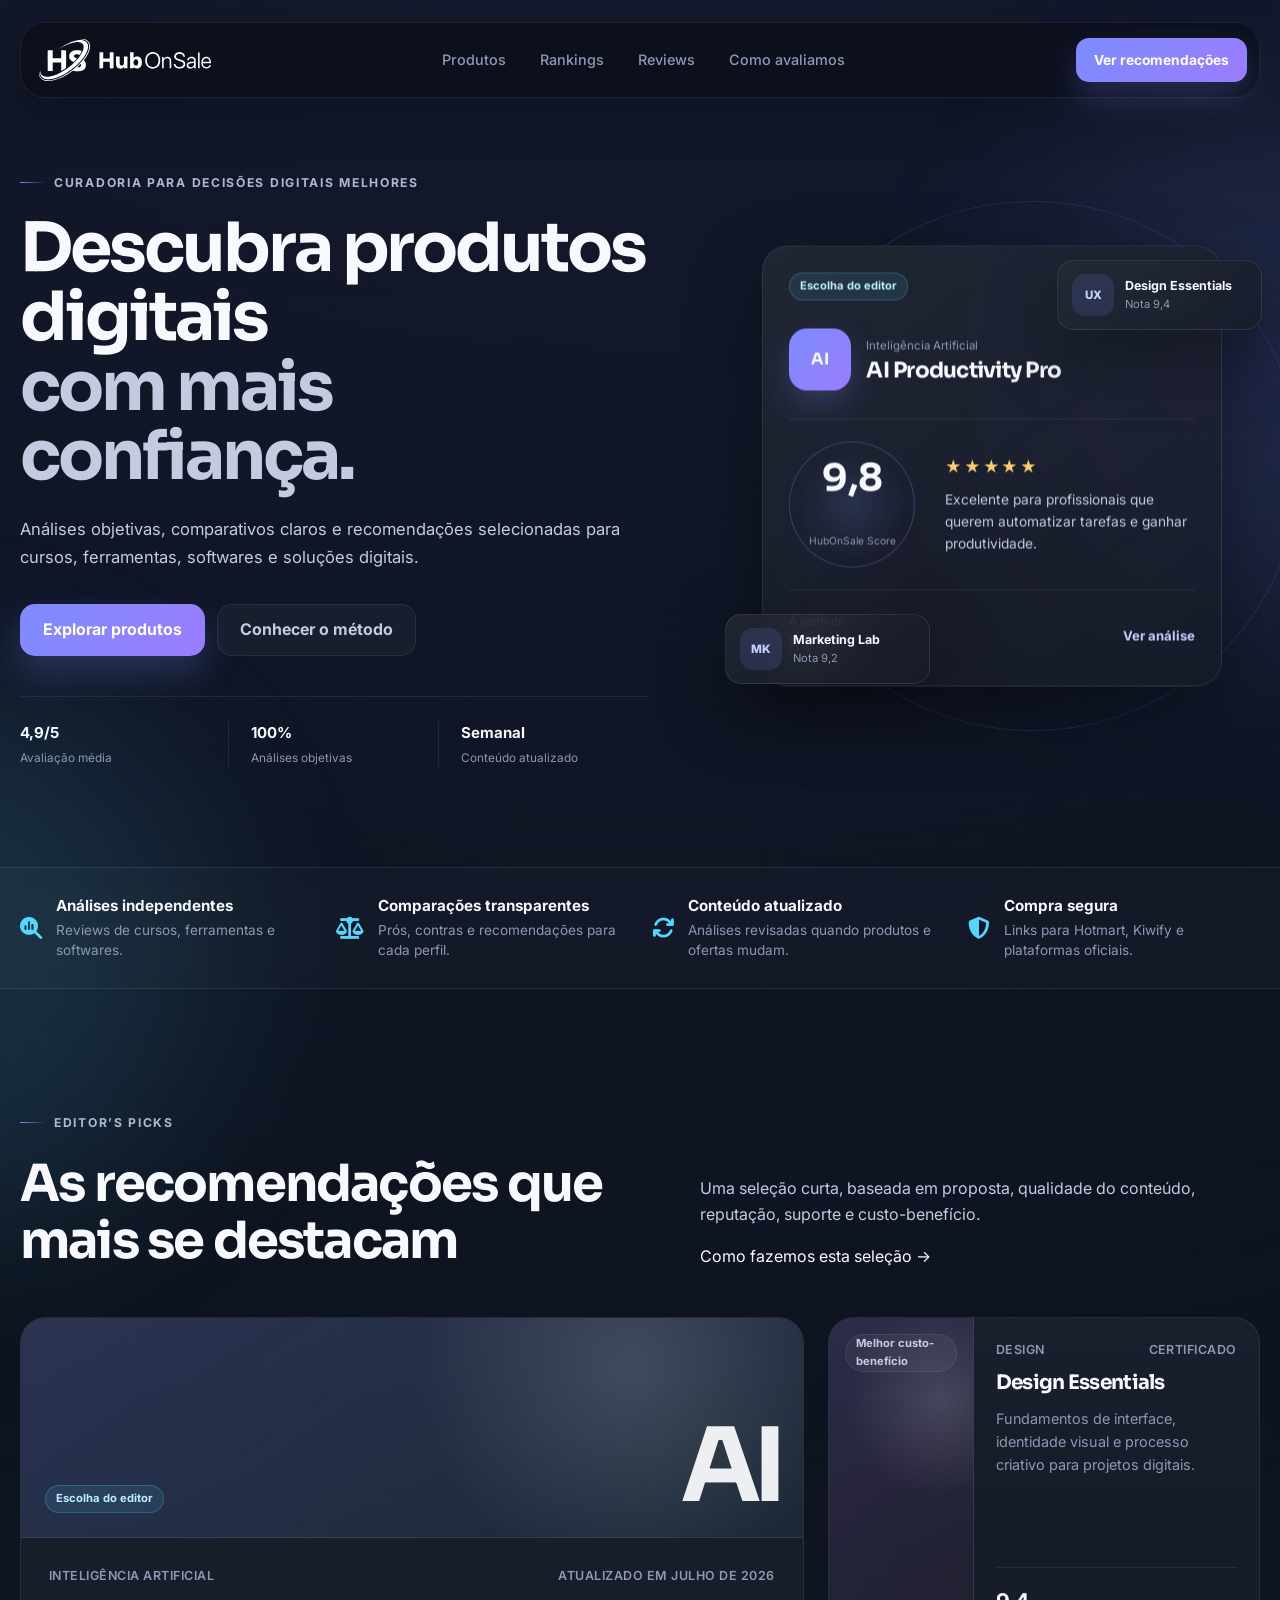
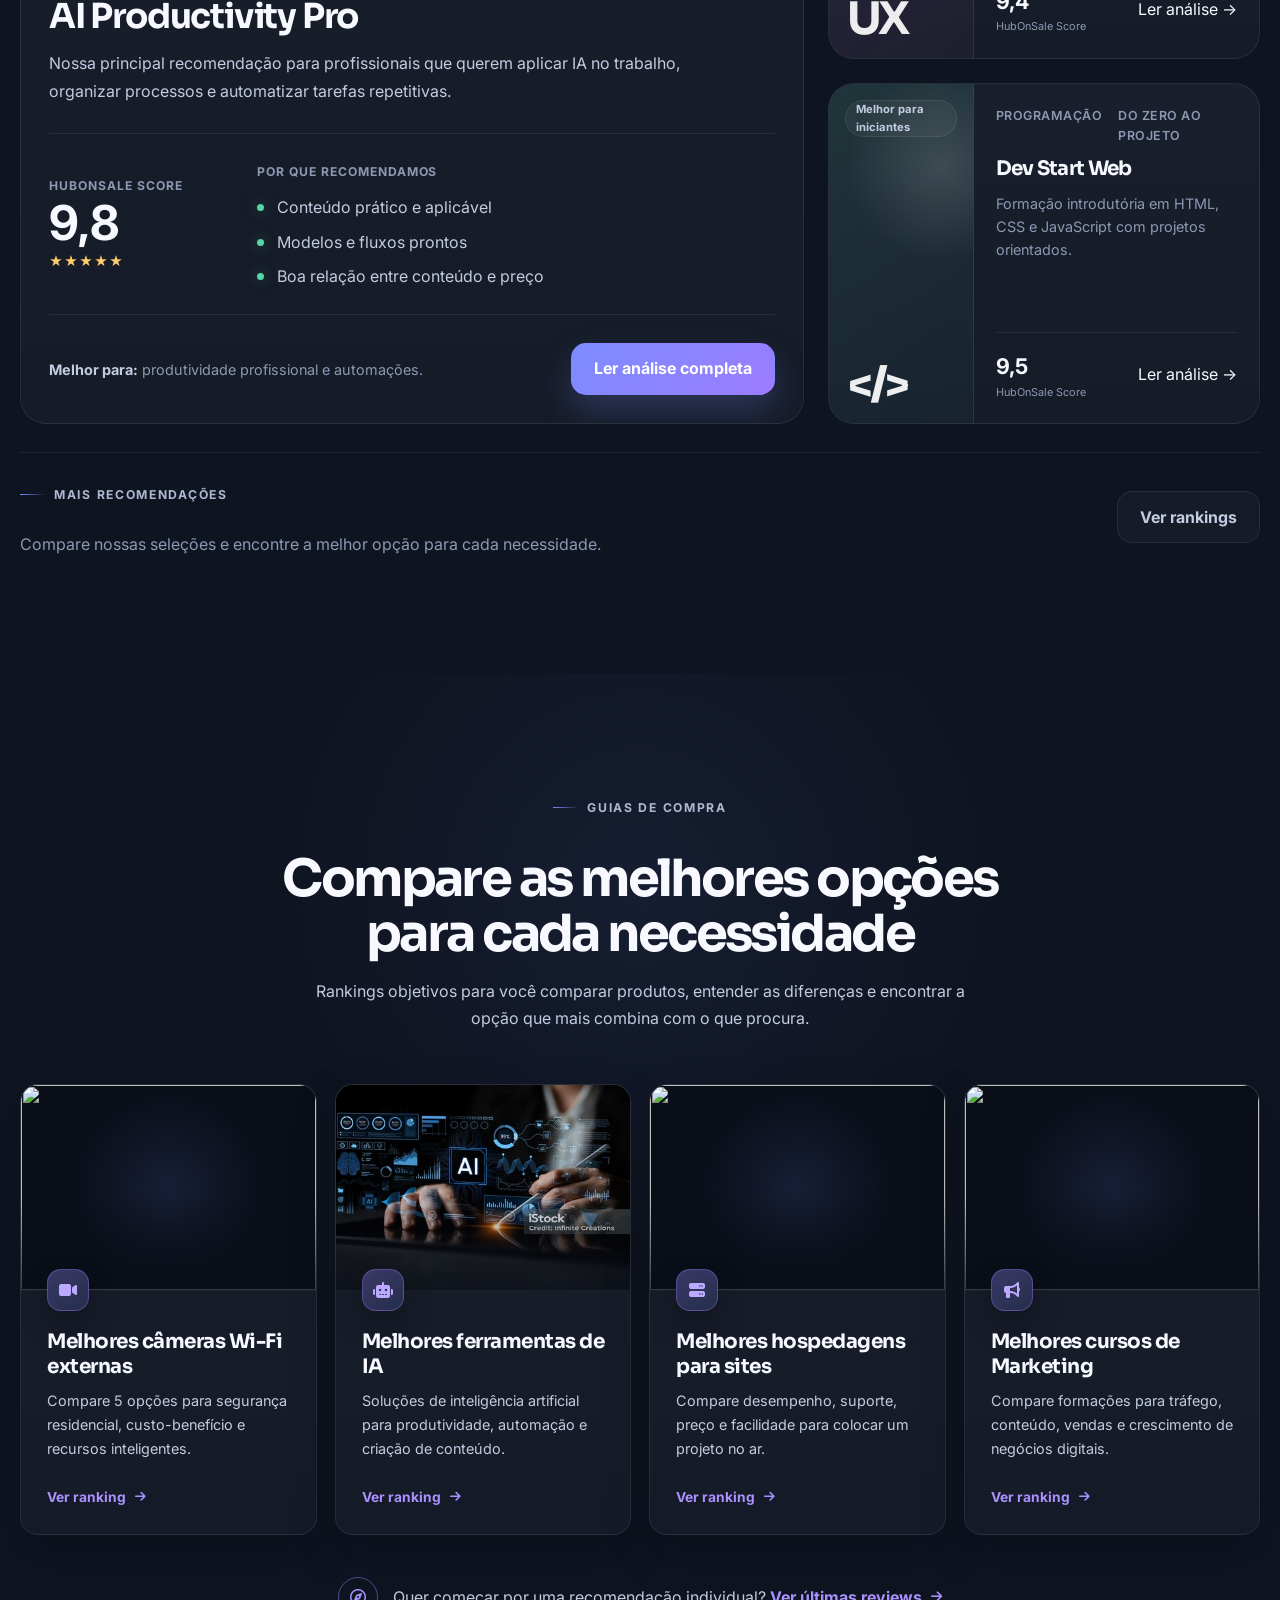
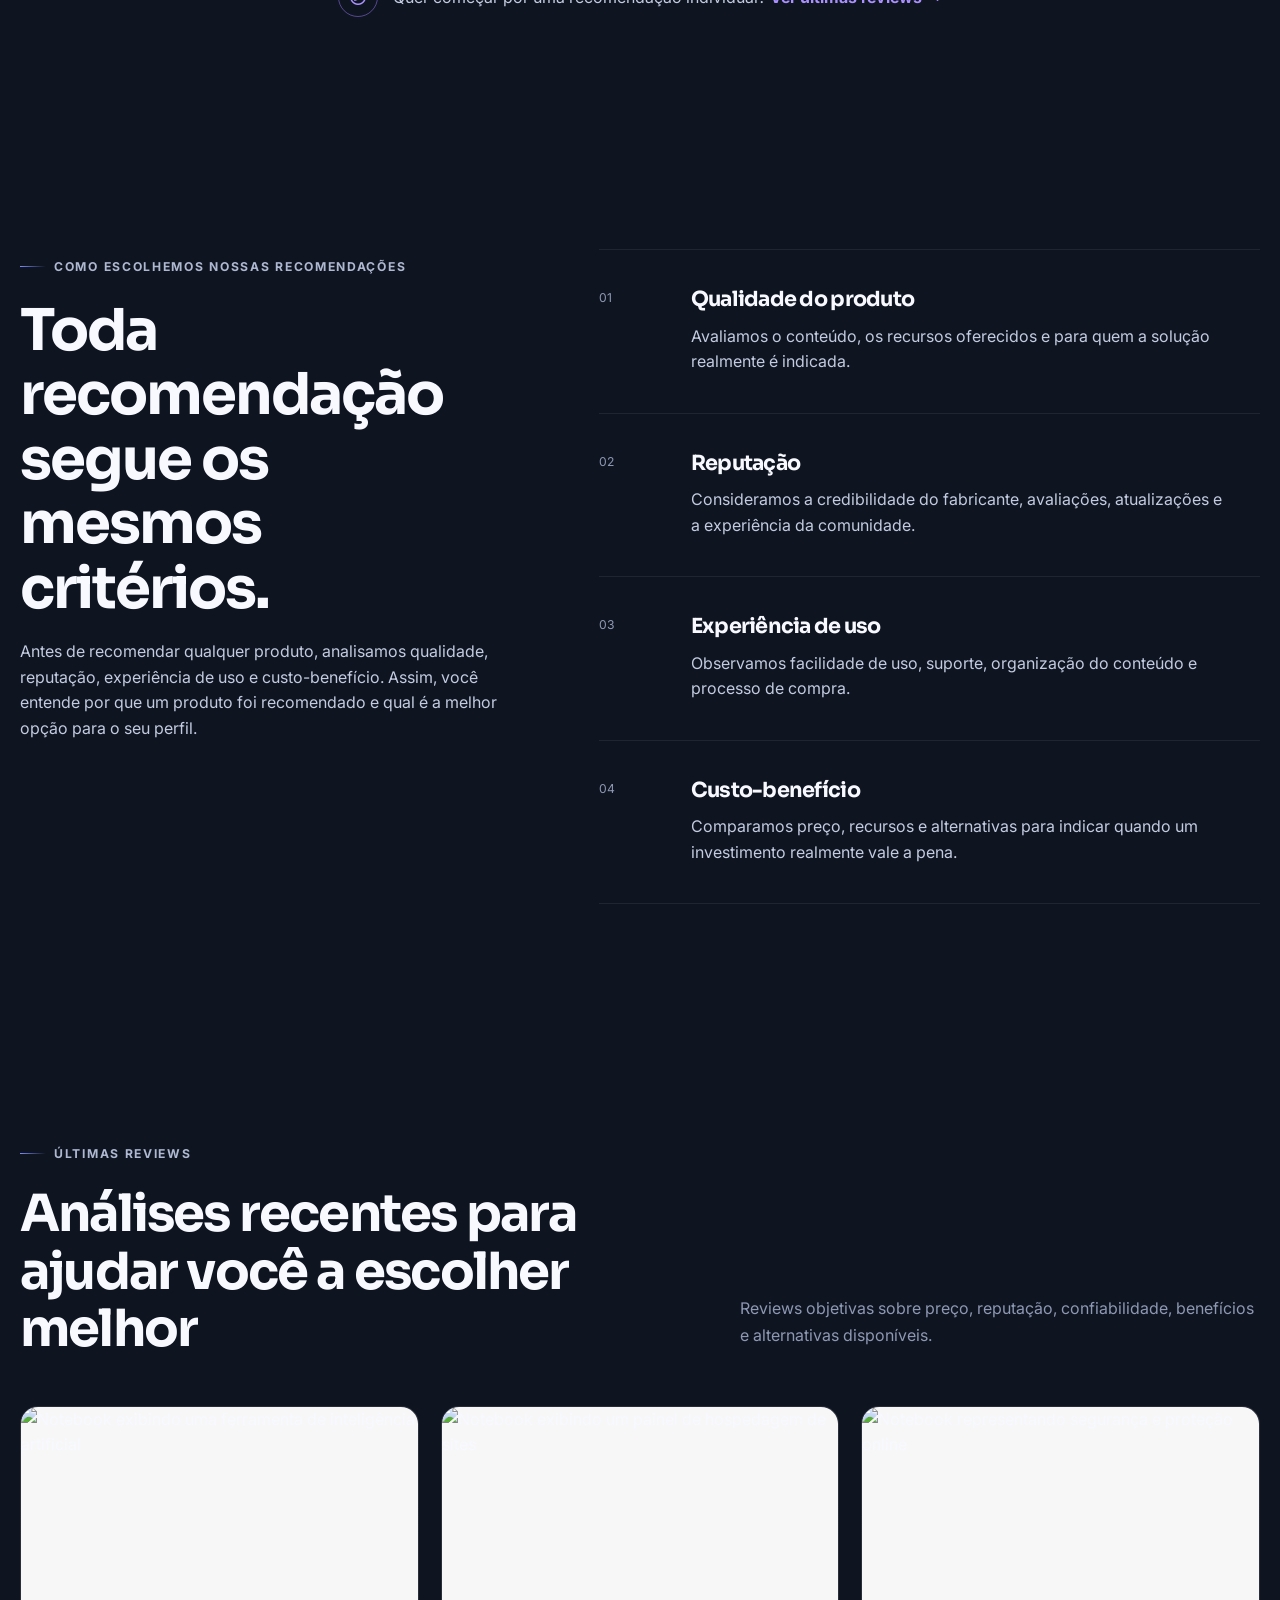
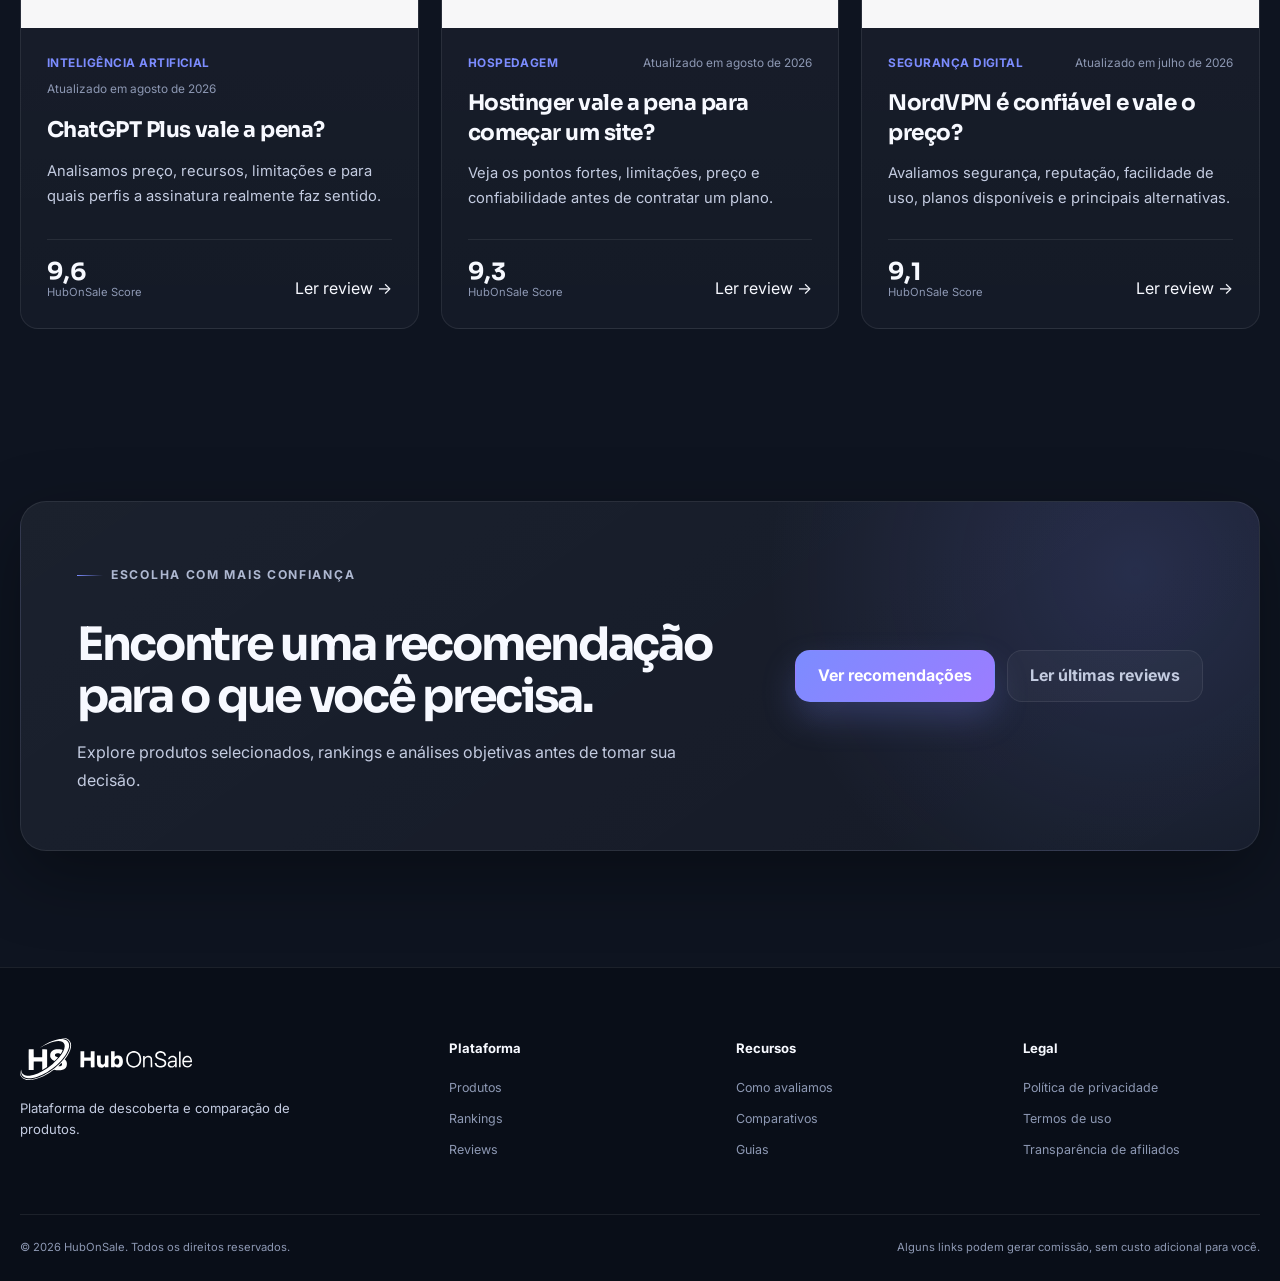
==== commit 599fe94f: "Refactor code structure for improved readability and maintainability" ====
--- a/index_old.html
+++ b/index_old.html
@@ -30,7 +30,7 @@
   <header class="site-header">
   <div class="nav-shell">
 
-    <a class="brand" href="index.html" aria-label="HubOnSale">
+    <a class="brand" href="/" aria-label="HubOnSale">
       <img
         src="img/brand/hubonsale-logo-white.svg"
         alt="HubOnSale"
@@ -39,7 +39,7 @@
 
     <nav class="main-nav" aria-label="Navegação principal">
       <a href="#produtos">Produtos</a>
-      <a href="#categorias">Categorias</a>
+      <a href="#rankings">Rankings</a>
       <a href="#reviews">Reviews</a>
       <a href="#metodologia">Como avaliamos</a>
     </nav>
@@ -93,7 +93,7 @@
 
     <nav class="mobile-menu__nav" aria-label="Navegação móvel">
       <a href="#produtos">Produtos</a>
-      <a href="#categorias">Categorias</a>
+      <a href="#rankings">Rankings</a>
       <a href="#reviews">Reviews</a>
       <a href="#metodologia">Como avaliamos</a>
     </nav>
@@ -290,269 +290,156 @@
         </div>
 
         <div class="editor-picks-more">
-          <div><span class="eyebrow">Mais recomendações</span><p>Explore reviews, comparativos e guias organizados por categoria.</p></div>
-          <a class="btn btn-secondary" href="#reviews">Explorar todos os reviews</a>
+          <div><span class="eyebrow">Mais recomendações</span><p>Compare nossas seleções e encontre a melhor opção para cada necessidade.</p></div>
+          <a class="btn btn-secondary" href="#rankings">Ver rankings</a>
         </div>
       </div>
     </section>
 
-    <section class="section interest-section" id="categorias">
-  <div class="container">
-
-    <div class="interest-heading">
-      <span class="eyebrow">Explore por interesse</span>
-      <h2>Encontre a categoria certa</h2>
-      <p>
-        Navegue pelas principais áreas e descubra produtos digitais
-        selecionados para diferentes objetivos.
-      </p>
-    </div>
-
-     <!-- Grid de Categorias (8 Cards) -->
-    <div class="interest-grid">
-
-      <a class="interest-card" href="#" aria-label="Explorar Inteligência Artificial">
-        <div class="interest-card__visual">
-          <img
-            src="img/home/ia-automa.jpg"
-            alt=""
-            width="600"
-            height="360"
-            loading="lazy">
-        </div>
-
-        <div class="interest-card__content">
-          <span class="interest-card__icon" aria-hidden="true">
-            <i class="fa-solid fa-robot"></i>
+    <section class="section interest-section" id="rankings">
+      <div class="container">
+
+        <div class="interest-heading">
+          <span class="eyebrow">Guias de compra</span>
+          <h2>Compare as melhores opções para cada necessidade</h2>
+          <p>
+            Rankings objetivos para você comparar produtos, entender as diferenças
+            e encontrar a opção que mais combina com o que procura.
+          </p>
+        </div>
+
+        <div class="interest-grid">
+
+          <a class="interest-card" href="melhores-cameras-seguranca" aria-label="Ver ranking das melhores câmeras Wi-Fi externas">
+            <div class="interest-card__visual">
+              <img
+                src="https://picsum.photos/id/250/400/250"
+                alt=""
+                width="600"
+                height="360"
+                loading="lazy">
+            </div>
+
+            <div class="interest-card__content">
+              <span class="interest-card__icon" aria-hidden="true">
+                <i class="fa-solid fa-video"></i>
+              </span>
+
+              <h3>Melhores câmeras Wi-Fi externas</h3>
+
+              <p>
+                Compare 5 opções para segurança residencial, custo-benefício e recursos inteligentes.
+              </p>
+
+              <span class="interest-card__link">
+                Ver ranking
+                <i class="fa-solid fa-arrow-right" aria-hidden="true"></i>
+              </span>
+            </div>
+          </a>
+
+          <a class="interest-card" href="#" aria-label="Ver ranking das melhores ferramentas de Inteligência Artificial">
+            <div class="interest-card__visual">
+              <img
+                src="img/home/ia-automa.jpg"
+                alt=""
+                width="600"
+                height="360"
+                loading="lazy">
+            </div>
+
+            <div class="interest-card__content">
+              <span class="interest-card__icon" aria-hidden="true">
+                <i class="fa-solid fa-robot"></i>
+              </span>
+
+              <h3>Melhores ferramentas de IA</h3>
+
+              <p>
+                Soluções de inteligência artificial para produtividade, automação e criação de conteúdo.
+              </p>
+
+              <span class="interest-card__link">
+                Ver ranking
+                <i class="fa-solid fa-arrow-right" aria-hidden="true"></i>
+              </span>
+            </div>
+          </a>
+
+          <a class="interest-card" href="#" aria-label="Ver ranking das melhores hospedagens para sites">
+            <div class="interest-card__visual">
+              <img
+                src="https://picsum.photos/id/180/400/250"
+                alt=""
+                width="600"
+                height="360"
+                loading="lazy">
+            </div>
+
+            <div class="interest-card__content">
+              <span class="interest-card__icon" aria-hidden="true">
+                <i class="fa-solid fa-server"></i>
+              </span>
+
+              <h3>Melhores hospedagens para sites</h3>
+
+              <p>
+                Compare desempenho, suporte, preço e facilidade para colocar um projeto no ar.
+              </p>
+
+              <span class="interest-card__link">
+                Ver ranking
+                <i class="fa-solid fa-arrow-right" aria-hidden="true"></i>
+              </span>
+            </div>
+          </a>
+
+          <a class="interest-card" href="#" aria-label="Ver ranking dos melhores cursos de marketing digital">
+            <div class="interest-card__visual">
+              <img
+                src="https://picsum.photos/id/0/400/250"
+                alt=""
+                width="600"
+                height="360"
+                loading="lazy">
+            </div>
+
+            <div class="interest-card__content">
+              <span class="interest-card__icon" aria-hidden="true">
+                <i class="fa-solid fa-bullhorn"></i>
+              </span>
+
+              <h3>Melhores cursos de Marketing</h3>
+
+              <p>
+                Compare formações para tráfego, conteúdo, vendas e crescimento de negócios digitais.
+              </p>
+
+              <span class="interest-card__link">
+                Ver ranking
+                <i class="fa-solid fa-arrow-right" aria-hidden="true"></i>
+              </span>
+            </div>
+          </a>
+
+        </div>
+
+        <div class="interest-footer">
+          <span class="interest-footer__icon" aria-hidden="true">
+            <i class="fa-regular fa-compass"></i>
           </span>
 
-          <h3>Inteligência Artificial</h3>
-
           <p>
-            Ferramentas de IA, automação, produtividade e criação de conteúdo.
-          </p>
-
-          <span class="interest-card__link">
-            Explorar categoria
-            <i class="fa-solid fa-arrow-right" aria-hidden="true"></i>
-          </span>
-        </div>
-      </a>
-
-      <a class="interest-card" href="#" aria-label="Explorar Marketing">
-        <div class="interest-card__visual">
-          <img
-            src="https://picsum.photos/id/0/400/250"
-            alt=""
-            width="600"
-            height="360"
-            loading="lazy">
-        </div>
-
-        <div class="interest-card__content">
-          <span class="interest-card__icon" aria-hidden="true">
-            <i class="fa-solid fa-bullhorn"></i>
-          </span>
-
-          <h3>Marketing</h3>
-
-          <p>
-            Estratégias, tráfego, automações e ferramentas para ampliar resultados.
-          </p>
-
-          <span class="interest-card__link">
-            Explorar categoria
-            <i class="fa-solid fa-arrow-right" aria-hidden="true"></i>
-          </span>
-        </div>
-      </a>
-
-      <a class="interest-card" href="#" aria-label="Explorar Programação">
-        <div class="interest-card__visual">
-          <img
-            src="https://picsum.photos/id/1/400/250"
-            alt=""
-            width="600"
-            height="360"
-            loading="lazy">
-        </div>
-
-        <div class="interest-card__content">
-          <span class="interest-card__icon" aria-hidden="true">
-            <i class="fa-solid fa-code"></i>
-          </span>
-
-          <h3>Programação</h3>
-
-          <p>
-            Cursos, ferramentas e recursos para desenvolvimento e tecnologia.
-          </p>
-
-          <span class="interest-card__link">
-            Explorar categoria
-            <i class="fa-solid fa-arrow-right" aria-hidden="true"></i>
-          </span>
-        </div>
-      </a>
-
-      <a class="interest-card" href="#" aria-label="Explorar Design">
-        <div class="interest-card__visual">
-          <img
-            src="https://picsum.photos/id/106/400/250"
-            alt=""
-            width="600"
-            height="360"
-            loading="lazy">
-        </div>
-
-        <div class="interest-card__content">
-          <span class="interest-card__icon" aria-hidden="true">
-            <i class="fa-solid fa-pen-ruler"></i>
-          </span>
-
-          <h3>Design</h3>
-
-          <p>
-            Ferramentas e recursos para interfaces, identidade visual e criação.
-          </p>
-
-          <span class="interest-card__link">
-            Explorar categoria
-            <i class="fa-solid fa-arrow-right" aria-hidden="true"></i>
-          </span>
-        </div>
-      </a>
-
-      <a class="interest-card" href="#" aria-label="Explorar Produtividade">
-        <div class="interest-card__visual">
-          <img
-            src="https://picsum.photos/id/119/400/250"
-            alt=""
-            width="600"
-            height="360"
-            loading="lazy">
-        </div>
-
-        <div class="interest-card__content">
-          <span class="interest-card__icon" aria-hidden="true">
-            <i class="fa-solid fa-list-check"></i>
-          </span>
-
-          <h3>Produtividade</h3>
-
-          <p>
-            Organize tarefas, projetos e processos para produzir com mais clareza.
-          </p>
-
-          <span class="interest-card__link">
-            Explorar categoria
-            <i class="fa-solid fa-arrow-right" aria-hidden="true"></i>
-          </span>
-        </div>
-      </a>
-
-      <a class="interest-card" href="#" aria-label="Explorar Finanças">
-        <div class="interest-card__visual">
-          <img
-            src="https://picsum.photos/id/180/400/250"
-            alt=""
-            width="600"
-            height="360"
-            loading="lazy">
-        </div>
-
-        <div class="interest-card__content">
-          <span class="interest-card__icon" aria-hidden="true">
-            <i class="fa-solid fa-chart-line"></i>
-          </span>
-
-          <h3>Finanças</h3>
-
-          <p>
-            Educação financeira, investimentos, planilhas e gestão de recursos.
-          </p>
-
-          <span class="interest-card__link">
-            Explorar categoria
-            <i class="fa-solid fa-arrow-right" aria-hidden="true"></i>
-          </span>
-        </div>
-      </a>
-
-      <a class="interest-card" href="#" aria-label="Explorar Educação">
-        <div class="interest-card__visual">
-          <img
-            src="https://picsum.photos/id/0/400/250"
-            alt=""
-            width="600"
-            height="360"
-            loading="lazy">
-        </div>
-
-        <div class="interest-card__content">
-          <span class="interest-card__icon" aria-hidden="true">
-            <i class="fa-solid fa-book-open"></i>
-          </span>
-
-          <h3>Educação</h3>
-
-          <p>
-            Cursos, plataformas e recursos digitais para aprender e se desenvolver.
-          </p>
-
-          <span class="interest-card__link">
-            Explorar categoria
-            <i class="fa-solid fa-arrow-right" aria-hidden="true"></i>
-          </span>
-        </div>
-      </a>
-
-      <a class="interest-card" href="review-camera.html" aria-label="Explorar E-commerce">
-        <div class="interest-card__visual">
-          <img
-            src="https://picsum.photos/id/250/400/250"
-            alt=""
-            width="600"
-            height="360"
-            loading="lazy">
-        </div>
-
-        <div class="interest-card__content">
-          <span class="interest-card__icon" aria-hidden="true">
-            <i class="fa-solid fa-cart-shopping"></i>
-          </span>
-
-          <h3>E-commerce</h3>
-
-          <p>
-            Plataformas, soluções e estratégias para vender online e escalar.
-          </p>
-
-          <span class="interest-card__link">
-            Explorar categoria
-            <i class="fa-solid fa-arrow-right" aria-hidden="true"></i>
-          </span>
-        </div>
-      </a>
-
-    </div>
-
-    <div class="interest-footer">
-      <span class="interest-footer__icon" aria-hidden="true">
-        <i class="fa-regular fa-compass"></i>
-      </span>
-
-      <p>
-        Ainda não sabe por onde começar?
-        <a href="#produtos">
-          Ver todos os produtos
-          <i class="fa-solid fa-arrow-right" aria-hidden="true"></i>
-        </a>
-      </p>
-    </div>
-
-  </div>
-</section>
+            Quer começar por uma recomendação individual?
+            <a href="#reviews">
+              Ver últimas reviews
+              <i class="fa-solid fa-arrow-right" aria-hidden="true"></i>
+            </a>
+          </p>
+        </div>
+
+      </div>
+    </section>
 
     <section class="section" id="metodologia">
   <div class="container method-grid">
@@ -639,7 +526,7 @@
       <div class="latest-reviews-grid">
 
         <article class="latest-review-card">
-          <a class="latest-review-card__image" href="review-chatgpt-plus.html" aria-label="Ler review do ChatGPT Plus">
+          <a class="latest-review-card__image" href="review-chatgpt-plus" aria-label="Ler review do ChatGPT Plus">
            <img src="https://images.unsplash.com/photo-1496171367470-9ed9a91ea931" alt="Notebook exibindo uma ferramenta de inteligência artificial" width="600" height="360" loading="lazy">
           </a>
 
@@ -650,7 +537,7 @@
             </div>
 
             <h3>
-              <a href="review-chatgpt-plus.html">
+              <a href="/review-chatgpt-plus">
               ChatGPT Plus vale a pena?
               </a>
             </h3>
@@ -666,7 +553,7 @@
                 HubOnSale Score
               </span>
 
-              <a class="inline-link" href="review-chatgpt-plus.html">
+              <a class="inline-link" href="/review-chatgpt-plus">
                 Ler review
                 <span aria-hidden="true">→</span>
               </a>
@@ -677,7 +564,7 @@
         <article class="latest-review-card">
           <a
           class="latest-review-card__image"
-          href="review-hostinger.html"
+          href="/review-hostinger"
           aria-label="Ler review da Hostinger"
         >
           <img
@@ -696,7 +583,7 @@
           </div>
 
           <h3>
-            <a href="review-hostinger.html">
+            <a href="/review-hostinger">
               Hostinger vale a pena para começar um site?
             </a>
           </h3>
@@ -712,7 +599,7 @@
               HubOnSale Score
             </span>
 
-            <a class="inline-link" href="review-hostinger.html">
+            <a class="inline-link" href="/review-hostinger">
               Ler review
               <span aria-hidden="true">→</span>
             </a>
@@ -723,7 +610,7 @@
       <article class="latest-review-card">
         <a
           class="latest-review-card__image"
-          href="review-nordvpn.html"
+          href="/review-nordvpn"
           aria-label="Ler review da NordVPN"
         >
           <img
@@ -742,7 +629,7 @@
           </div>
 
           <h3>
-            <a href="review-nordvpn.html">
+            <a href="/review-nordvpn">
               NordVPN é confiável e vale o preço?
             </a>
           </h3>
@@ -758,7 +645,7 @@
               HubOnSale Score
             </span>
 
-            <a class="inline-link" href="review-nordvpn.html">
+            <a class="inline-link" href="/review-nordvpn">
               Ler review
               <span aria-hidden="true">→</span>
             </a>
@@ -782,7 +669,7 @@
         </h2>
 
         <p>
-          Explore produtos selecionados, categorias e análises objetivas
+          Explore produtos selecionados, rankings e análises objetivas
           antes de tomar sua decisão.
         </p>
       </div>
@@ -803,35 +690,35 @@
   <footer class="site-footer">
     <div class="container footer-grid">
       <div>
-        <a class="brand footer-brand" href="index.html" aria-label="HubOnSale">
+        <a class="brand footer-brand" href="/" aria-label="HubOnSale">
           <img
             src="img/brand/hubonsale-logo-white.svg"
             alt="HubOnSale">
         </a>
         <p>
-          Plataforma de descoberta e comparação de produtos digitais.
+          Plataforma de descoberta e comparação de produtos.
         </p>
       </div>
 
       <div>
         <strong>Plataforma</strong>
         <a href="#produtos">Produtos</a>
-        <a href="#categorias">Categorias</a>
+        <a href="#rankings">Rankings</a>
         <a href="#reviews">Reviews</a>
       </div>
 
       <div>
         <strong>Recursos</strong>
         <a href="#metodologia">Como avaliamos</a>
-        <a href="#">Comparativos</a>
-        <a href="#">Guias</a>
+        <a href="#rankings">Comparativos</a>
+        <a href="#rankings">Guias</a>
       </div>
 
       <div>
         <strong>Legal</strong>
-        <a href="politica-de-privacidade.html">Política de privacidade</a>
-        <a href="termos-de-uso.html">Termos de uso</a>
-        <a href="transparencia-afiliados.html">Transparência de afiliados</a>
+        <a href="/politica-de-privacidade">Política de privacidade</a>
+        <a href="/termos-de-uso.html">Termos de uso</a>
+        <a href="/transparencia-afiliados">Transparência de afiliados</a>
       </div>
     </div>
 
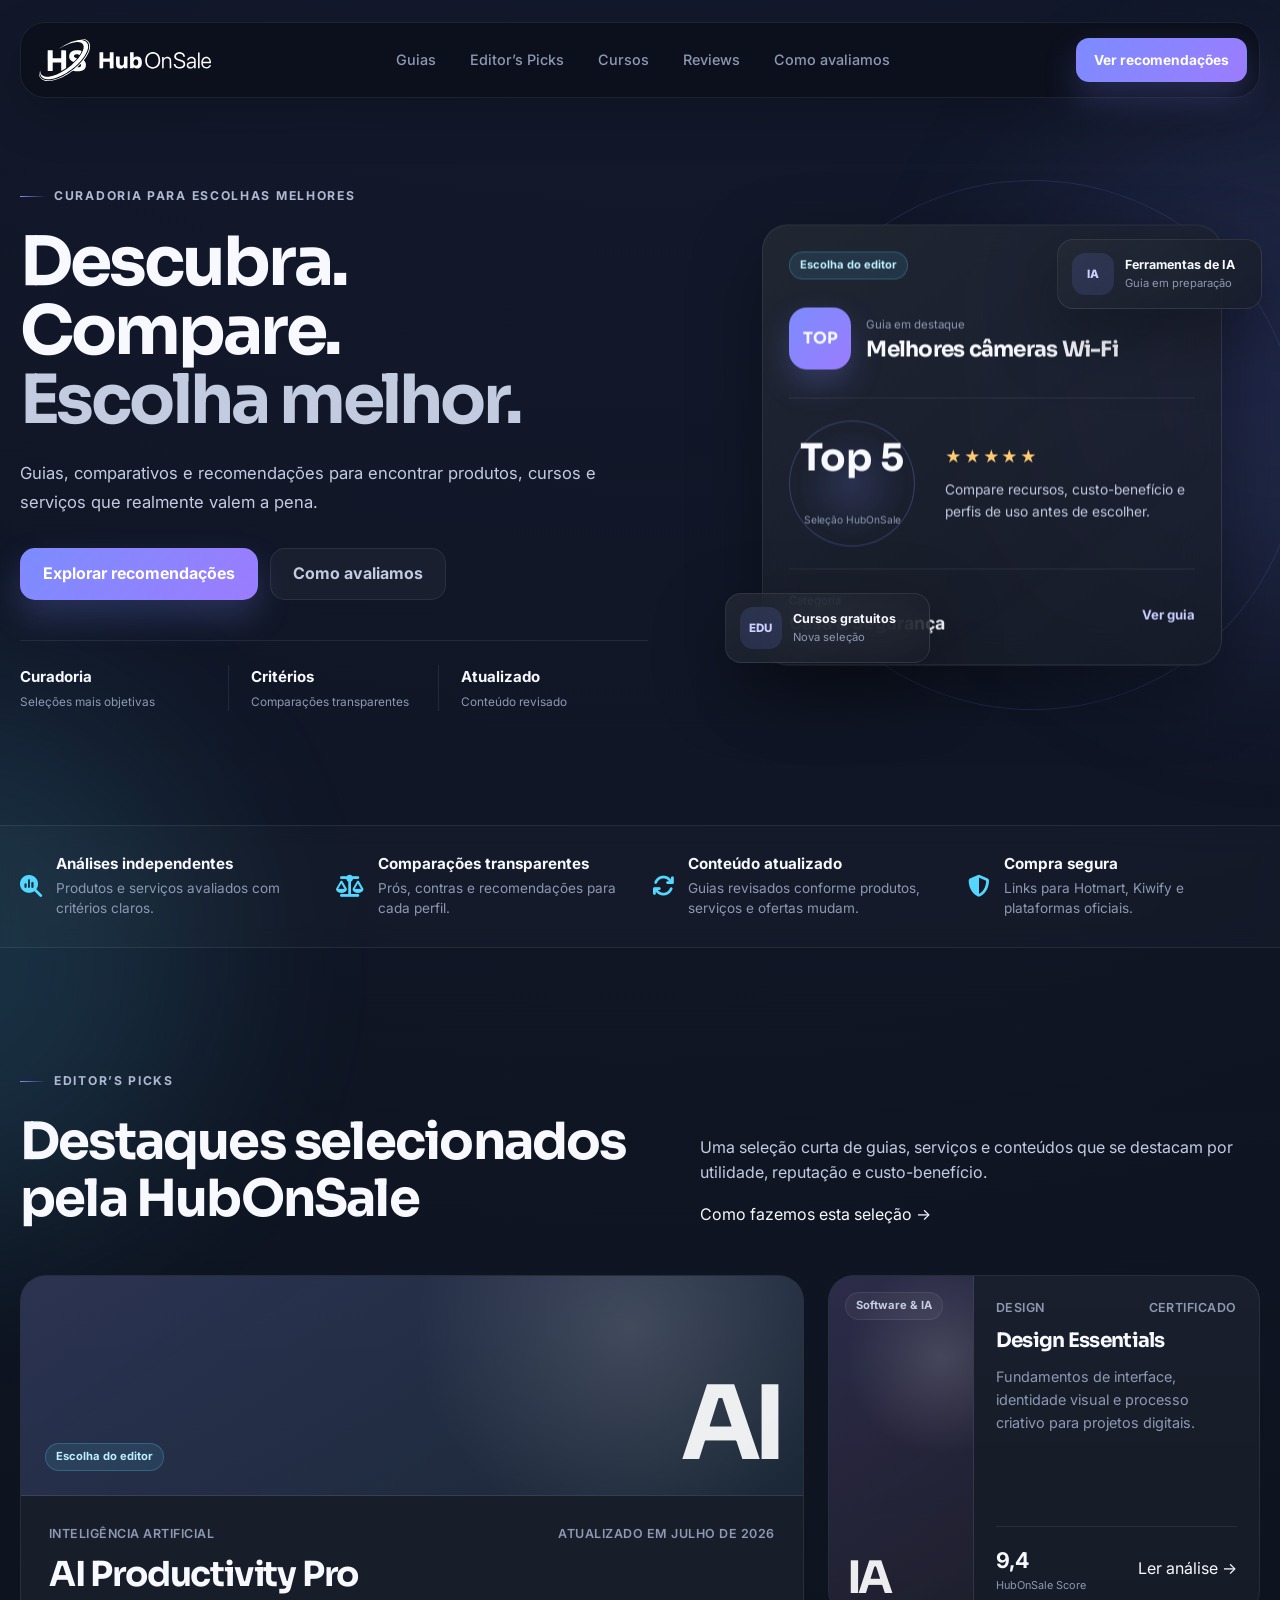
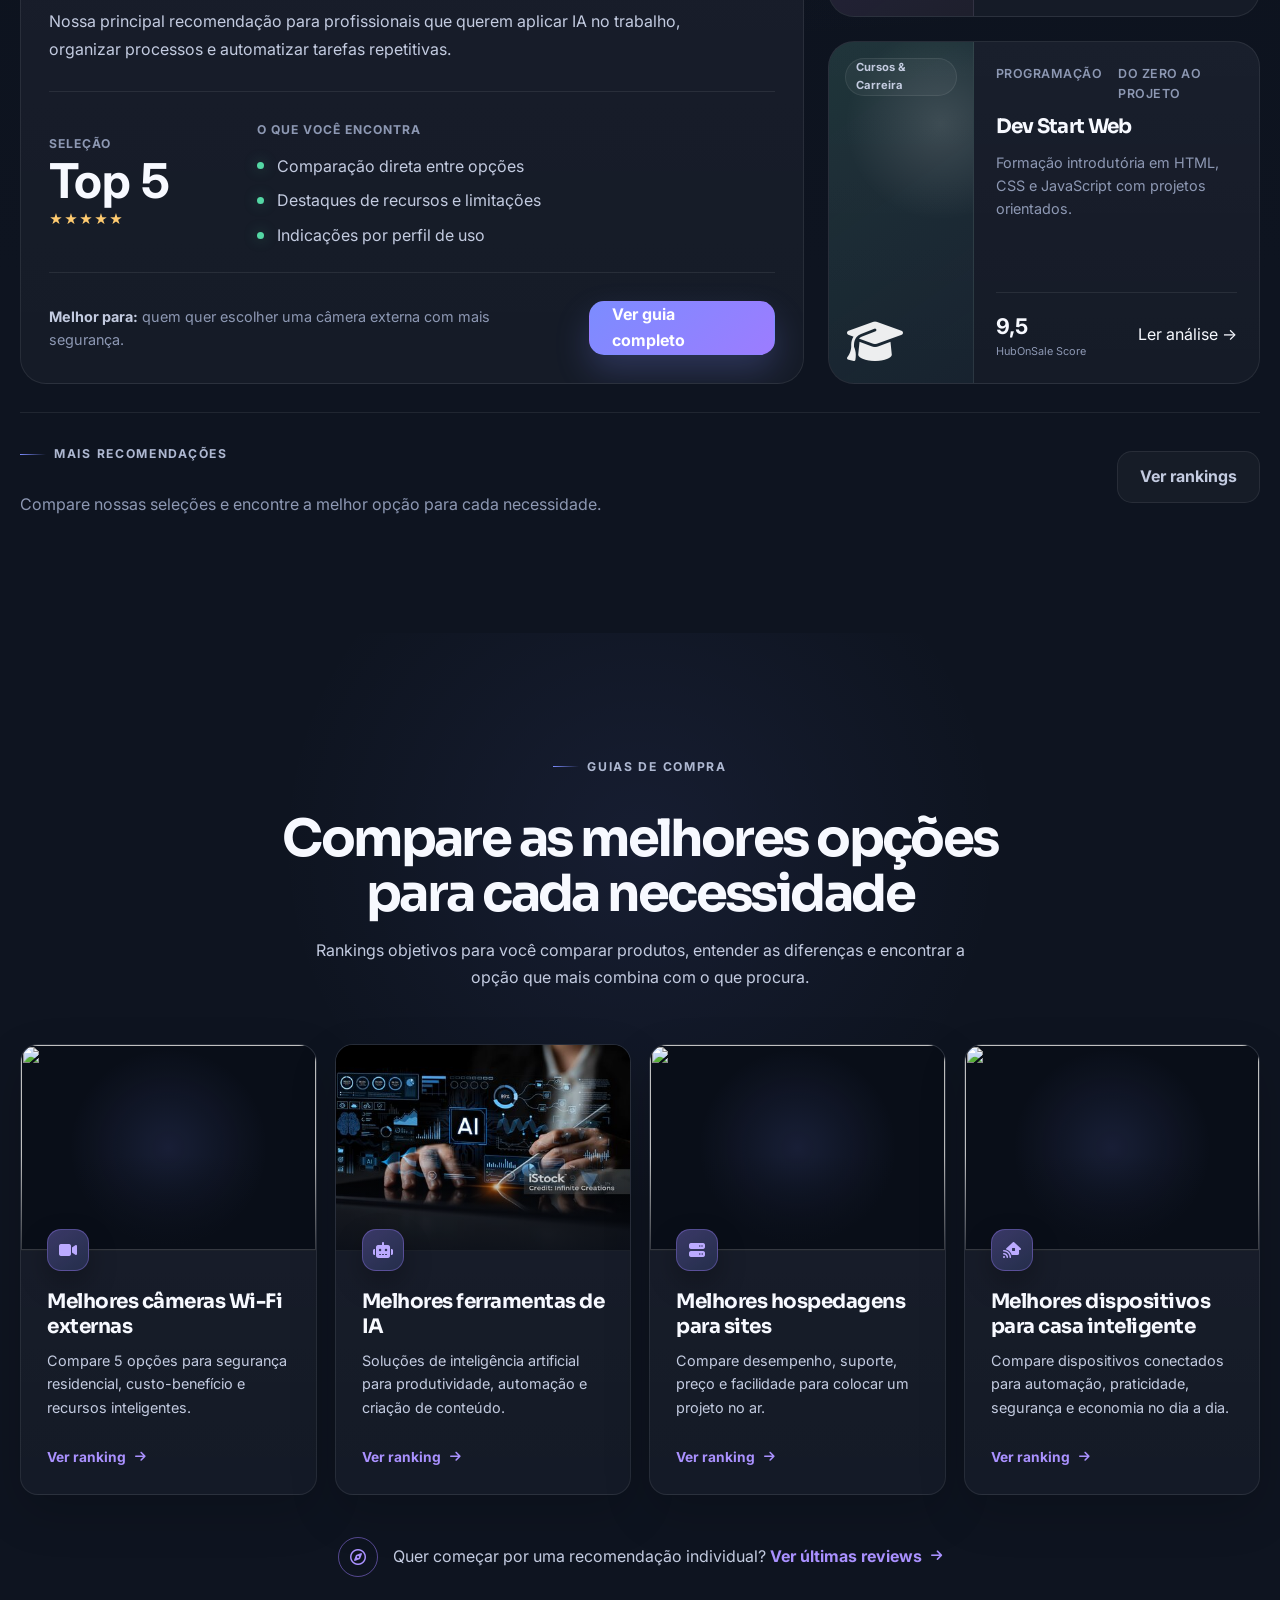
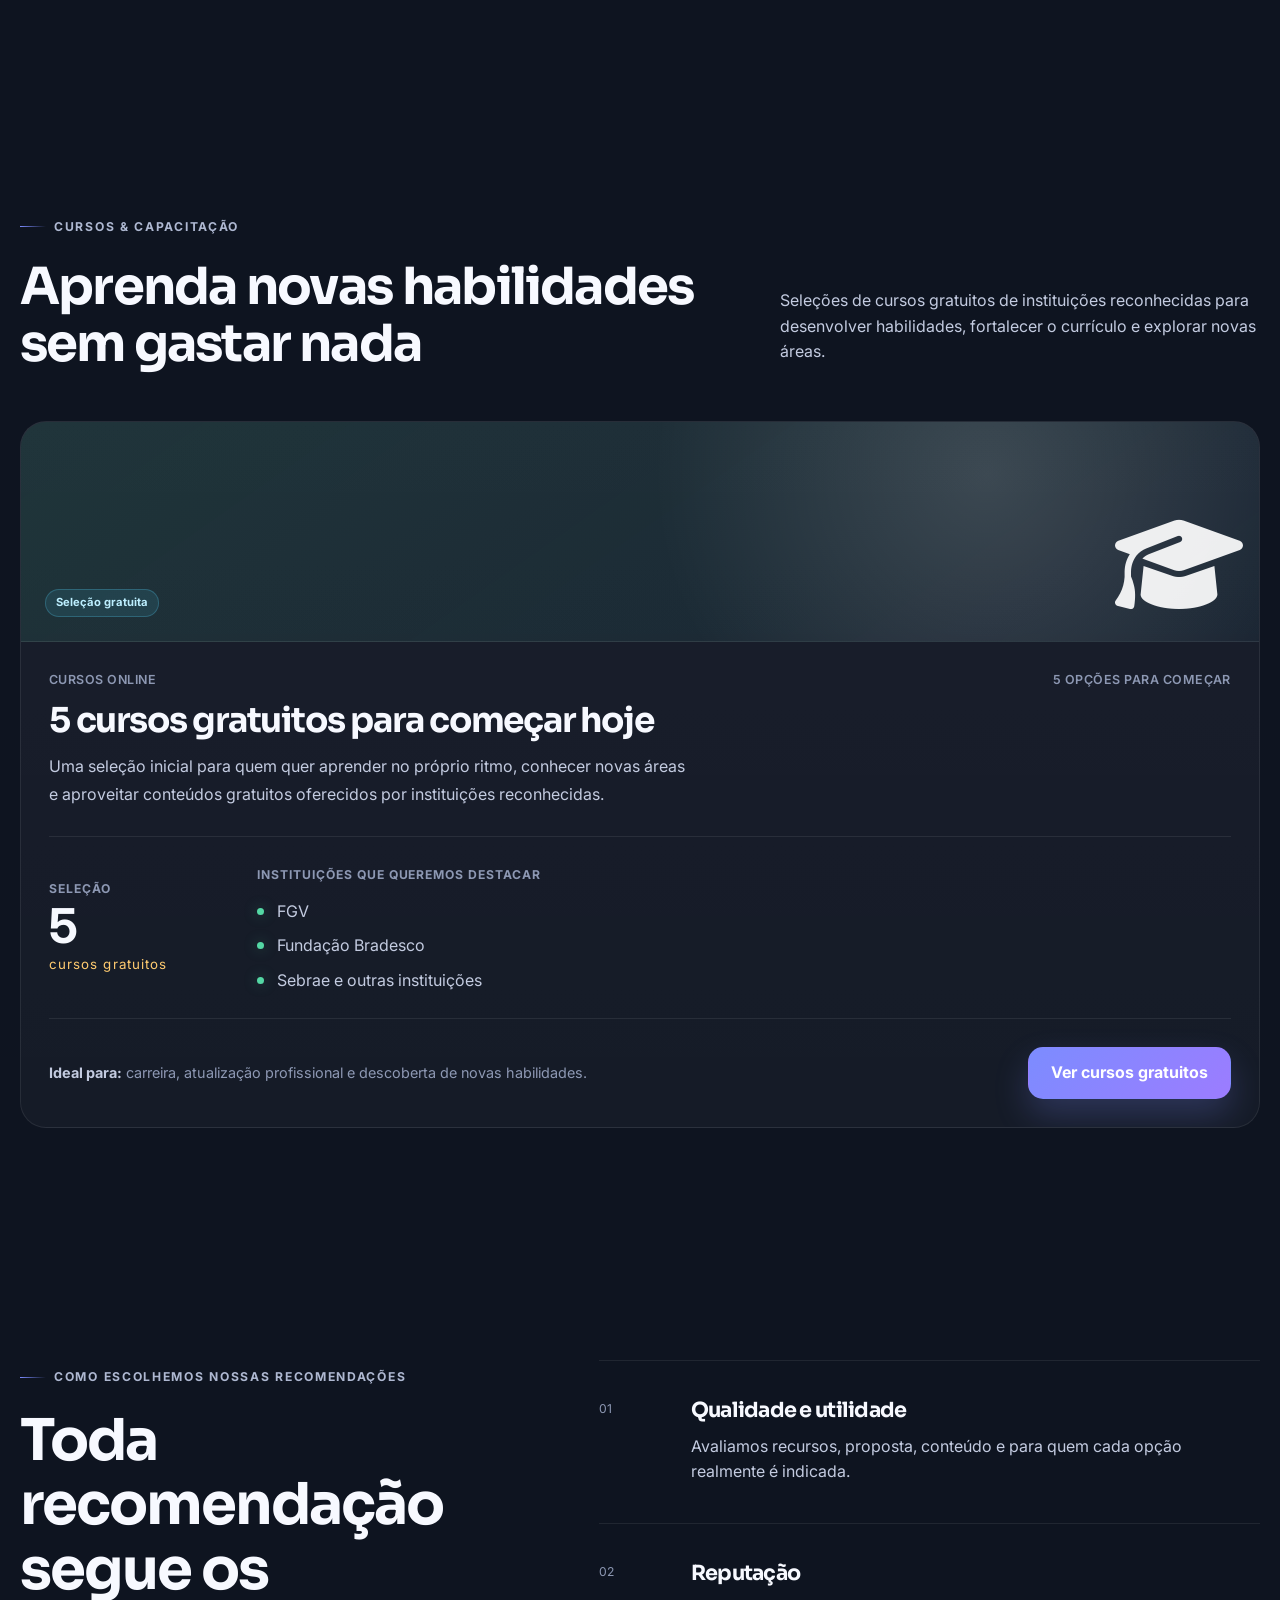
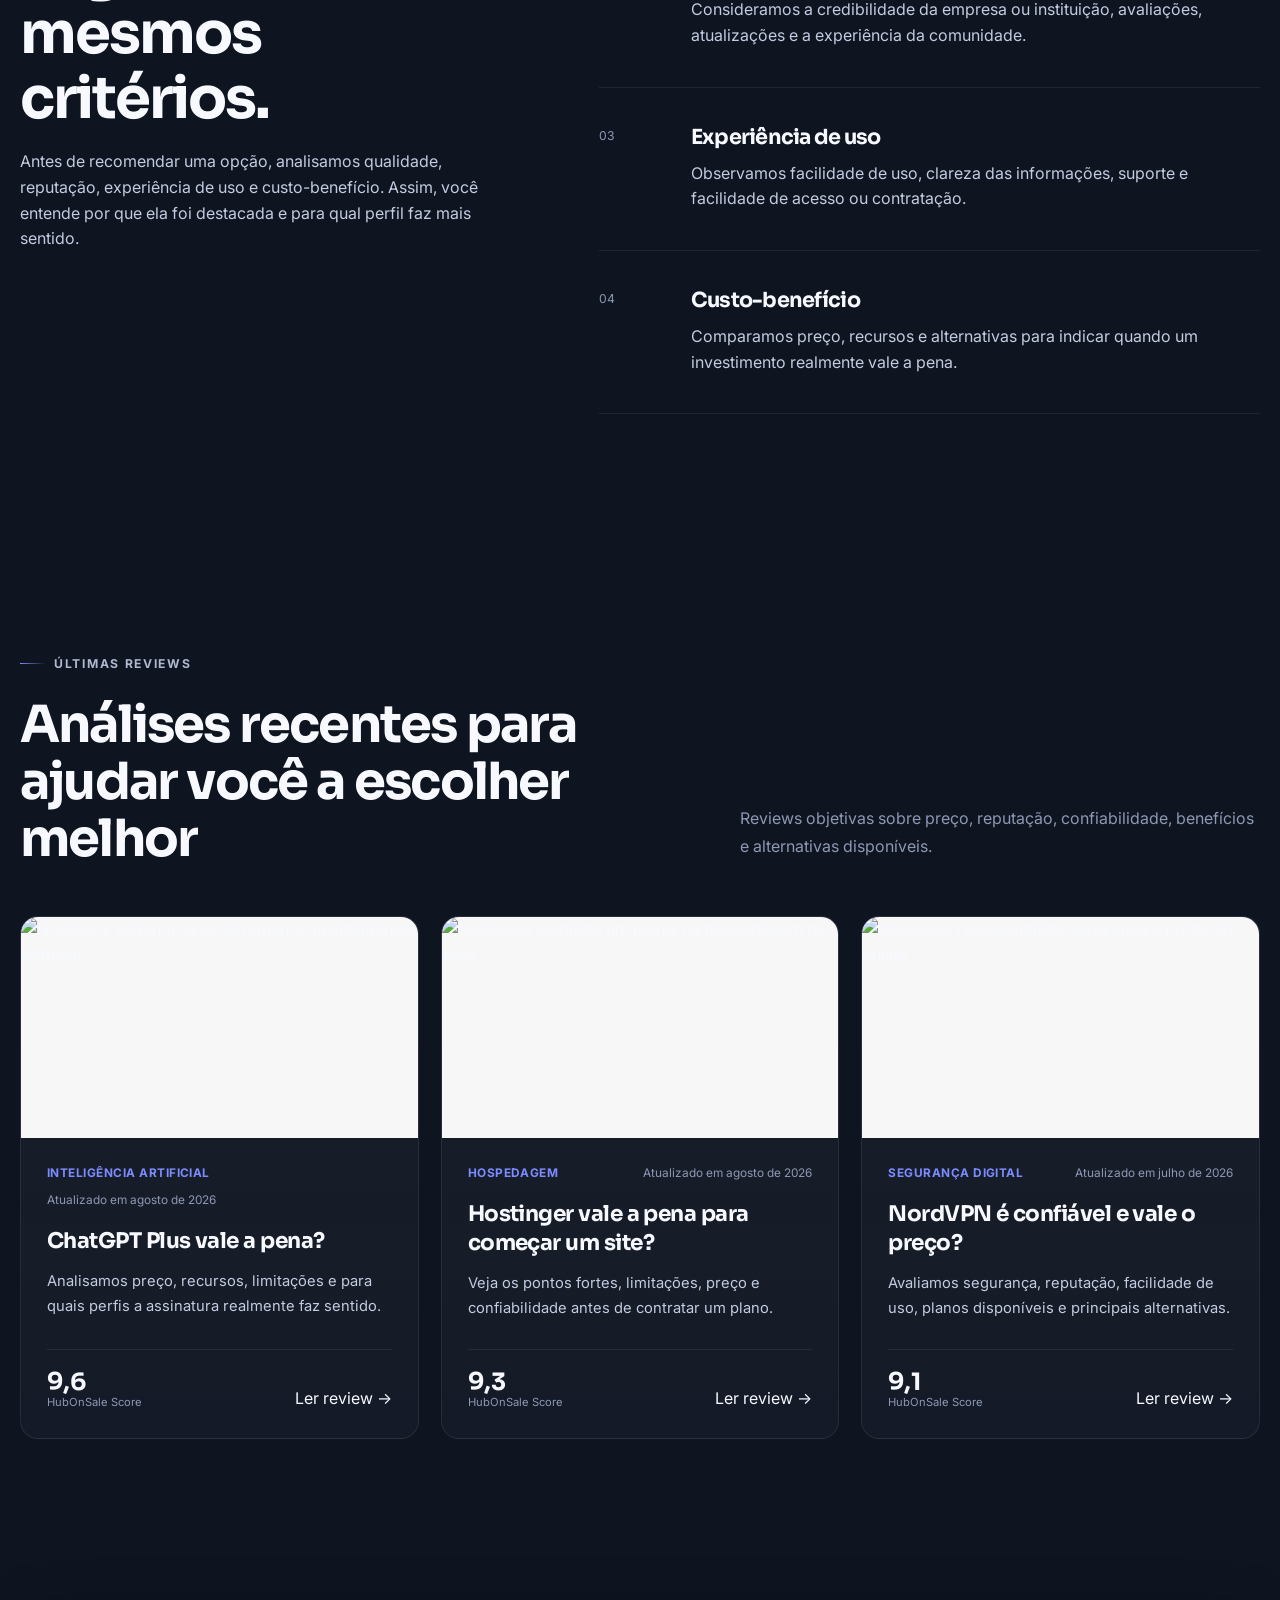
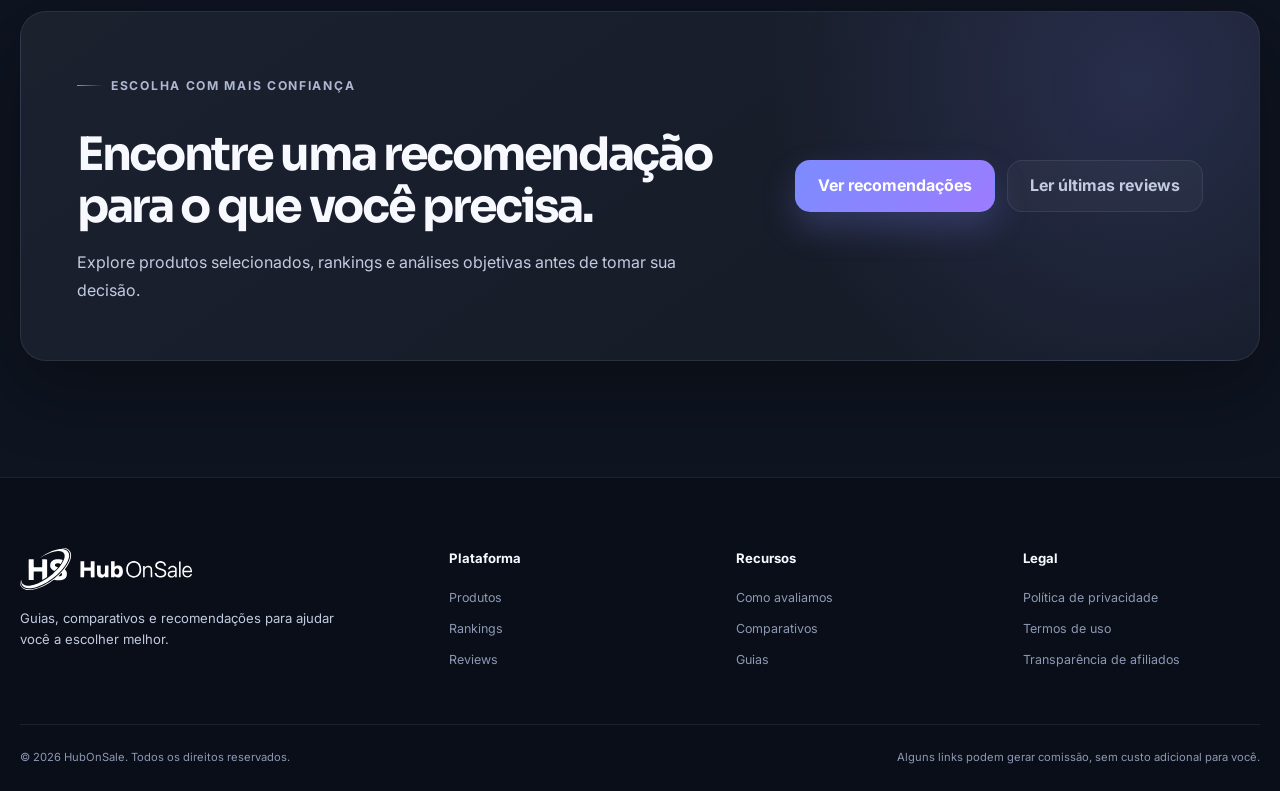
==== commit 53d1c540: "Add new HTML page for security cameras ranking, robots.txt, and sitemap.xml - Created 'melhores-came" ====
--- a/index_old.html
+++ b/index_old.html
@@ -3,10 +3,11 @@
 <head>
   <meta charset="UTF-8">
   <meta name="viewport" content="width=device-width, initial-scale=1.0">
-  <meta name="description" content="Descubra, compare e escolha produtos digitais com análises objetivas e recomendações selecionadas pela HubOnSale.">
+  <meta name="description" content="Descubra, compare e escolha melhor com guias, rankings, cursos e análises independentes da HubOnSale.">
   <meta name="theme-color" content="#0b0f19">
-
-  <title>HubOnSale | Recomendações e reviews de produtos digitais</title>
+  
+  <title>HubOnSale | Guias, comparativos, cursos e recomendações</title>
+  <link rel="canonical" href="https://hubonsale.com/">
 
   <link rel="preconnect" href="https://fonts.googleapis.com">
   <link rel="preconnect" href="https://fonts.gstatic.com" crossorigin>
@@ -19,6 +20,16 @@
 
   <link rel="stylesheet" href="css/style.css">
   <link rel="stylesheet" href="css/home-v1.css">
+
+  <style>
+    @media (max-width: 768px) {
+      .hero-text {
+        max-width: 32ch;
+        font-size: .95rem;
+        line-height: 1.65;
+      }
+    }
+  </style>
 </head>
 
 <body>
@@ -38,14 +49,15 @@
     </a>
 
     <nav class="main-nav" aria-label="Navegação principal">
-      <a href="#produtos">Produtos</a>
-      <a href="#rankings">Rankings</a>
+      <a href="#rankings">Guias</a>
+      <a href="#produtos">Editor’s Picks</a>
+      <a href="#cursos">Cursos</a>
       <a href="#reviews">Reviews</a>
       <a href="#metodologia">Como avaliamos</a>
     </nav>
 
     <div class="nav-actions">
-      <a class="btn btn-primary btn-small" href="#produtos">
+      <a class="btn btn-primary btn-small" href="#rankings">
         Ver recomendações
       </a>
 
@@ -92,13 +104,14 @@
     </div>
 
     <nav class="mobile-menu__nav" aria-label="Navegação móvel">
-      <a href="#produtos">Produtos</a>
-      <a href="#rankings">Rankings</a>
+      <a href="#rankings">Guias</a>
+      <a href="#produtos">Editor’s Picks</a>
+      <a href="#cursos">Cursos</a>
       <a href="#reviews">Reviews</a>
       <a href="#metodologia">Como avaliamos</a>
     </nav>
 
-    <a class="btn btn-primary mobile-menu__cta" href="#produtos">
+    <a class="btn btn-primary mobile-menu__cta" href="#rankings">
       Ver recomendações
     </a>
 
@@ -109,35 +122,35 @@
     <section class="hero section">
       <div class="container hero-grid">
         <div class="hero-copy">
-          <span class="eyebrow">Curadoria para decisões digitais melhores</span>
+          <span class="eyebrow">Curadoria para escolhas melhores</span>
 
           <h1>
-            Descubra produtos digitais
-            <span>com mais confiança.</span>
+            Descubra. Compare.
+            <span>Escolha melhor.</span>
           </h1>
 
           <p class="hero-text">
-            Análises objetivas, comparativos claros e recomendações selecionadas
-            para cursos, ferramentas, softwares e soluções digitais.
+            Guias, comparativos e recomendações para encontrar
+            produtos, cursos e serviços que realmente valem a pena.
           </p>
 
           <div class="hero-actions">
-            <a class="btn btn-primary" href="#produtos">Explorar produtos</a>
-            <a class="btn btn-secondary" href="#metodologia">Conhecer o método</a>
+            <a class="btn btn-primary" href="#rankings">Explorar recomendações</a>
+            <a class="btn btn-secondary" href="#metodologia">Como avaliamos</a>
           </div>
 
           <div class="hero-proof" aria-label="Indicadores de confiança">
             <div>
-              <strong>4,9/5</strong>
-              <span>Avaliação média</span>
+              <strong>Curadoria</strong>
+              <span>Seleções mais objetivas</span>
             </div>
             <div>
-              <strong>100%</strong>
-              <span>Análises objetivas</span>
+              <strong>Critérios</strong>
+              <span>Comparações transparentes</span>
             </div>
             <div>
-              <strong>Semanal</strong>
-              <span>Conteúdo atualizado</span>
+              <strong>Atualizado</strong>
+              <span>Conteúdo revisado</span>
             </div>
           </div>
         </div>
@@ -153,47 +166,47 @@
             </div>
 
             <div class="score-card__product">
-              <div class="product-avatar">AI</div>
+              <div class="product-avatar">TOP</div>
               <div>
-                <span class="card-kicker">Inteligência Artificial</span>
-                <h2>AI Productivity Pro</h2>
+                <span class="card-kicker">Guia em destaque</span>
+                <h2>Melhores câmeras Wi-Fi</h2>
               </div>
             </div>
 
             <div class="score-card__body">
               <div class="score-ring">
-                <strong>9,8</strong>
-                <span>HubOnSale Score</span>
+                <strong>Top 5</strong>
+                <span>Seleção HubOnSale</span>
               </div>
 
               <div class="score-details">
-                <div class="stars" aria-label="5 de 5 estrelas">★★★★★</div>
-                <p>Excelente para profissionais que querem automatizar tarefas e ganhar produtividade.</p>
+                <div class="stars" aria-label="Seleção editorial">★★★★★</div>
+                <p>Compare recursos, custo-benefício e perfis de uso antes de escolher.</p>
               </div>
             </div>
 
             <div class="score-card__footer">
               <div>
-                <span>A partir de</span>
-                <strong>R$ 97</strong>
-              </div>
-              <a href="#produtos">Ver análise</a>
+                <span>Categoria</span>
+                <strong>Casa &amp; Segurança</strong>
+              </div>
+              <a href="melhores-cameras-seguranca">Ver guia</a>
             </div>
           </article>
 
           <div class="mini-card mini-card--top glass-card">
-            <span class="mini-card__icon">UX</span>
+            <span class="mini-card__icon">IA</span>
             <div>
-              <strong>Design Essentials</strong>
-              <span>Nota 9,4</span>
+              <strong>Ferramentas de IA</strong>
+              <span>Guia em preparação</span>
             </div>
           </div>
 
           <div class="mini-card mini-card--bottom glass-card">
-            <span class="mini-card__icon">MK</span>
+            <span class="mini-card__icon">EDU</span>
             <div>
-              <strong>Marketing Lab</strong>
-              <span>Nota 9,2</span>
+              <strong>Cursos gratuitos</strong>
+              <span>Nova seleção</span>
             </div>
           </div>
         </div>
@@ -207,7 +220,7 @@
           <i class="fa-solid fa-magnifying-glass-chart" aria-hidden="true"></i>
           <div>
             <strong>Análises independentes</strong>
-            <span>Reviews de cursos, ferramentas e softwares.</span>
+            <span>Produtos e serviços avaliados com critérios claros.</span>
           </div>
         </article>
 
@@ -223,7 +236,7 @@
           <i class="fa-solid fa-arrows-rotate" aria-hidden="true"></i>
           <div>
             <strong>Conteúdo atualizado</strong>
-            <span>Análises revisadas quando produtos e ofertas mudam.</span>
+            <span>Guias revisados conforme produtos, serviços e ofertas mudam.</span>
           </div>
         </article>
 
@@ -243,10 +256,10 @@
         <div class="section-heading editor-picks-heading">
           <div>
             <span class="eyebrow">Editor’s Picks</span>
-            <h2 id="editor-picks-title">As recomendações que mais se destacam</h2>
+            <h2 id="editor-picks-title">Destaques selecionados pela HubOnSale</h2>
           </div>
           <div class="editor-picks-intro">
-            <p>Uma seleção curta, baseada em proposta, qualidade do conteúdo, reputação, suporte e custo-benefício.</p>
+            <p>Uma seleção curta de guias, serviços e conteúdos que se destacam por utilidade, reputação e custo-benefício.</p>
             <a class="inline-link" href="#metodologia">Como fazemos esta seleção <span aria-hidden="true">→</span></a>
           </div>
         </div>
@@ -262,16 +275,16 @@
               <h3>AI Productivity Pro</h3>
               <p class="editor-pick__summary">Nossa principal recomendação para profissionais que querem aplicar IA no trabalho, organizar processos e automatizar tarefas repetitivas.</p>
               <div class="editor-pick__verdict">
-                <div class="editor-pick__score" aria-label="HubOnSale Score 9,8 de 10"><span>HubOnSale Score</span><strong>9,8</strong><small aria-hidden="true">★★★★★</small></div>
-                <div><span class="editor-pick__label">Por que recomendamos</span><ul class="editor-pick__reasons"><li>Conteúdo prático e aplicável</li><li>Modelos e fluxos prontos</li><li>Boa relação entre conteúdo e preço</li></ul></div>
-              </div>
-              <div class="editor-pick__footer"><p><strong>Melhor para:</strong> produtividade profissional e automações.</p><a class="btn btn-primary" href="#">Ler análise completa</a></div>
+                <div class="editor-pick__score" aria-label="Top 5 HubOnSale"><span>Seleção</span><strong>Top 5</strong><small aria-hidden="true">★★★★★</small></div>
+                <div><span class="editor-pick__label">O que você encontra</span><ul class="editor-pick__reasons"><li>Comparação direta entre opções</li><li>Destaques de recursos e limitações</li><li>Indicações por perfil de uso</li></ul></div>
+              </div>
+              <div class="editor-pick__footer"><p><strong>Melhor para:</strong> quem quer escolher uma câmera externa com mais segurança.</p><a class="btn btn-primary" href="melhores-cameras-seguranca">Ver guia completo</a></div>
             </div>
           </article>
 
           <div class="editor-picks-secondary">
             <article class="editor-pick editor-pick--compact">
-              <div class="editor-pick__visual visual-design" aria-hidden="true"><span class="chip chip-muted">Melhor custo-benefício</span><span class="editor-pick__symbol">UX</span></div>
+              <div class="editor-pick__visual visual-design" aria-hidden="true"><span class="chip chip-muted">Software &amp; IA</span><span class="editor-pick__symbol">IA</span></div>
               <div class="editor-pick__content">
                 <div class="editor-pick__meta"><span>Design</span><span>Certificado</span></div>
                 <h3>Design Essentials</h3><p>Fundamentos de interface, identidade visual e processo criativo para projetos digitais.</p>
@@ -279,7 +292,7 @@
               </div>
             </article>
             <article class="editor-pick editor-pick--compact">
-              <div class="editor-pick__visual visual-code" aria-hidden="true"><span class="chip chip-muted">Melhor para iniciantes</span><span class="editor-pick__symbol">&lt;/&gt;</span></div>
+              <div class="editor-pick__visual visual-code" aria-hidden="true"><span class="chip chip-muted">Cursos &amp; Carreira</span><span class="editor-pick__symbol"><i class="fa-solid fa-graduation-cap"></i></span></div>
               <div class="editor-pick__content">
                 <div class="editor-pick__meta"><span>Programação</span><span>Do zero ao projeto</span></div>
                 <h3>Dev Start Web</h3><p>Formação introdutória em HTML, CSS e JavaScript com projetos orientados.</p>
@@ -394,10 +407,10 @@
             </div>
           </a>
 
-          <a class="interest-card" href="#" aria-label="Ver ranking dos melhores cursos de marketing digital">
+          <a class="interest-card" href="#" aria-label="Ver ranking dos melhores dispositivos para casa inteligente">
             <div class="interest-card__visual">
               <img
-                src="https://picsum.photos/id/0/400/250"
+                src="https://picsum.photos/id/96/400/250"
                 alt=""
                 width="600"
                 height="360"
@@ -406,13 +419,13 @@
 
             <div class="interest-card__content">
               <span class="interest-card__icon" aria-hidden="true">
-                <i class="fa-solid fa-bullhorn"></i>
-              </span>
-
-              <h3>Melhores cursos de Marketing</h3>
+                <i class="fa-solid fa-house-signal"></i>
+              </span>
+
+              <h3>Melhores dispositivos para casa inteligente</h3>
 
               <p>
-                Compare formações para tráfego, conteúdo, vendas e crescimento de negócios digitais.
+                Compare dispositivos conectados para automação, praticidade, segurança e economia no dia a dia.
               </p>
 
               <span class="interest-card__link">
@@ -441,6 +454,57 @@
       </div>
     </section>
 
+    <section class="section courses-section" id="cursos" aria-labelledby="courses-title">
+      <div class="container">
+        <div class="section-heading">
+          <div>
+            <span class="eyebrow">Cursos &amp; Capacitação</span>
+            <h2 id="courses-title">Aprenda novas habilidades sem gastar nada</h2>
+          </div>
+          <p>Seleções de cursos gratuitos de instituições reconhecidas para desenvolver habilidades, fortalecer o currículo e explorar novas áreas.</p>
+        </div>
+
+        <article class="editor-pick editor-pick--primary courses-feature">
+          <div class="editor-pick__visual visual-code" aria-hidden="true">
+            <span class="chip chip-accent">Seleção gratuita</span>
+            <span class="editor-pick__symbol"><i class="fa-solid fa-graduation-cap"></i></span>
+          </div>
+
+          <div class="editor-pick__content">
+            <div class="editor-pick__meta">
+              <span>Cursos online</span>
+              <span>5 opções para começar</span>
+            </div>
+
+            <h3>5 cursos gratuitos para começar hoje</h3>
+            <p class="editor-pick__summary">Uma seleção inicial para quem quer aprender no próprio ritmo, conhecer novas áreas e aproveitar conteúdos gratuitos oferecidos por instituições reconhecidas.</p>
+
+            <div class="editor-pick__verdict">
+              <div class="editor-pick__score" aria-label="5 cursos selecionados">
+                <span>Seleção</span>
+                <strong>5</strong>
+                <small>cursos gratuitos</small>
+              </div>
+
+              <div>
+                <span class="editor-pick__label">Instituições que queremos destacar</span>
+                <ul class="editor-pick__reasons">
+                  <li>FGV</li>
+                  <li>Fundação Bradesco</li>
+                  <li>Sebrae e outras instituições</li>
+                </ul>
+              </div>
+            </div>
+
+            <div class="editor-pick__footer">
+              <p><strong>Ideal para:</strong> carreira, atualização profissional e descoberta de novas habilidades.</p>
+              <a class="btn btn-primary" href="cursos-gratuitos">Ver cursos gratuitos</a>
+            </div>
+          </div>
+        </article>
+      </div>
+    </section>
+
     <section class="section" id="metodologia">
   <div class="container method-grid">
 
@@ -450,10 +514,9 @@
       <h2>Toda recomendação segue os mesmos critérios.</h2>
 
       <p>
-        Antes de recomendar qualquer produto, analisamos qualidade,
+        Antes de recomendar uma opção, analisamos qualidade,
         reputação, experiência de uso e custo-benefício. Assim, você
-        entende por que um produto foi recomendado e qual é a melhor
-        opção para o seu perfil.
+        entende por que ela foi destacada e para qual perfil faz mais sentido.
       </p>
     </div>
 
@@ -462,10 +525,10 @@
       <article>
         <span>01</span>
         <div>
-          <h3>Qualidade do produto</h3>
+          <h3>Qualidade e utilidade</h3>
           <p>
-            Avaliamos o conteúdo, os recursos oferecidos e para quem
-            a solução realmente é indicada.
+            Avaliamos recursos, proposta, conteúdo e para quem
+             cada opção realmente é indicada.
           </p>
         </div>
       </article>
@@ -475,7 +538,7 @@
         <div>
           <h3>Reputação</h3>
           <p>
-            Consideramos a credibilidade do fabricante, avaliações,
+            Consideramos a credibilidade da empresa ou instituição, avaliações,
             atualizações e a experiência da comunidade.
           </p>
         </div>
@@ -486,8 +549,8 @@
         <div>
           <h3>Experiência de uso</h3>
           <p>
-            Observamos facilidade de uso, suporte, organização do
-            conteúdo e processo de compra.
+            Observamos facilidade de uso, clareza das informações,
+             suporte e facilidade de acesso ou contratação.
           </p>
         </div>
       </article>
@@ -696,7 +759,7 @@
             alt="HubOnSale">
         </a>
         <p>
-          Plataforma de descoberta e comparação de produtos.
+          Guias, comparativos e recomendações para ajudar você a escolher melhor.
         </p>
       </div>
 
@@ -717,7 +780,7 @@
       <div>
         <strong>Legal</strong>
         <a href="/politica-de-privacidade">Política de privacidade</a>
-        <a href="/termos-de-uso.html">Termos de uso</a>
+        <a href="/termos-de-uso">Termos de uso</a>
         <a href="/transparencia-afiliados">Transparência de afiliados</a>
       </div>
     </div>
